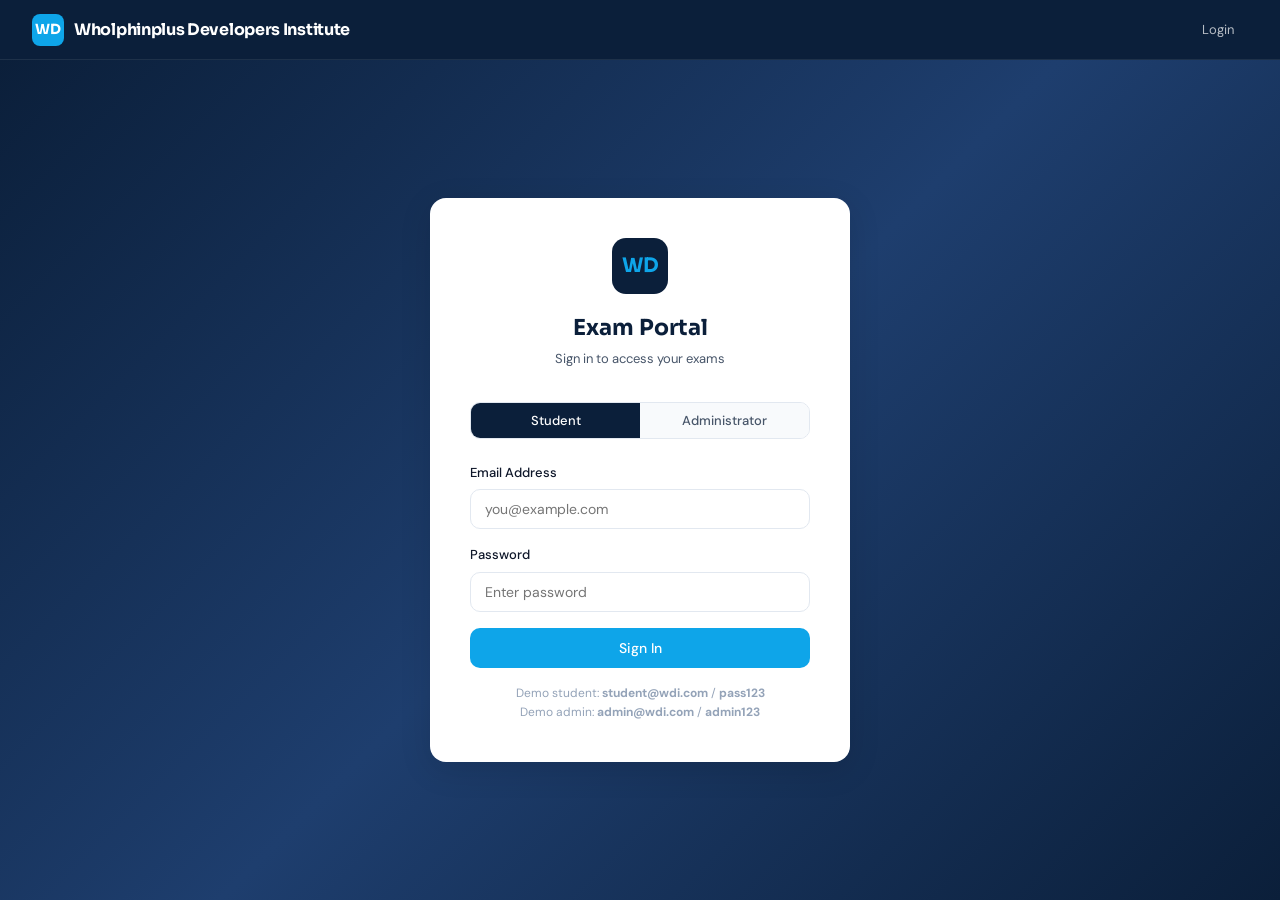
==== exam-portal.html @ 6b0e188c "First stage Files Added" ====
<!DOCTYPE html>
<html lang="en">
<head>
<meta charset="UTF-8" />
<meta name="viewport" content="width=device-width, initial-scale=1.0"/>
<title>Wholphinplus Developers Institute – Exam Portal</title>
<link href="https://fonts.googleapis.com/css2?family=DM+Sans:wght@400;500;600&family=Sora:wght@400;600;700&display=swap" rel="stylesheet"/>
<style>
  *, *::before, *::after { box-sizing: border-box; margin: 0; padding: 0; }

  :root {
    --navy: #0B1F3A;
    --navy-mid: #132C50;
    --navy-light: #1E3E6E;
    --accent: #0EA5E9;
    --accent-dark: #0284C7;
    --accent-soft: #E0F2FE;
    --success: #16A34A;
    --success-soft: #DCFCE7;
    --danger: #DC2626;
    --danger-soft: #FEE2E2;
    --warning: #D97706;
    --warning-soft: #FEF3C7;
    --text: #0F172A;
    --text-mid: #475569;
    --text-light: #94A3B8;
    --border: #E2E8F0;
    --surface: #F8FAFC;
    --white: #FFFFFF;
    --font-head: 'Sora', sans-serif;
    --font-body: 'DM Sans', sans-serif;
    --radius: 10px;
    --radius-lg: 16px;
    --shadow: 0 1px 3px rgba(0,0,0,0.07), 0 4px 16px rgba(0,0,0,0.05);
    --shadow-lg: 0 8px 32px rgba(0,0,0,0.12);
  }

  body {
    font-family: var(--font-body);
    background: var(--surface);
    color: var(--text);
    min-height: 100vh;
    font-size: 15px;
    line-height: 1.6;
  }

  /* ── TOPBAR ── */
  .topbar {
    background: var(--navy);
    color: white;
    display: flex;
    align-items: center;
    justify-content: space-between;
    padding: 0 2rem;
    height: 60px;
    position: sticky;
    top: 0;
    z-index: 100;
    border-bottom: 1px solid rgba(255,255,255,0.08);
  }
  .topbar-brand {
    display: flex;
    align-items: center;
    gap: 10px;
    font-family: var(--font-head);
    font-weight: 700;
    font-size: 16px;
    letter-spacing: -0.3px;
  }
  .topbar-logo {
    width: 32px; height: 32px;
    background: var(--accent);
    border-radius: 8px;
    display: flex; align-items: center; justify-content: center;
    font-size: 14px; font-weight: 700; color: white;
  }
  .topbar-nav { display: flex; gap: 6px; }
  .nav-btn {
    background: transparent;
    border: none;
    color: rgba(255,255,255,0.7);
    font-family: var(--font-body);
    font-size: 13px;
    padding: 6px 14px;
    border-radius: 6px;
    cursor: pointer;
    transition: all 0.15s;
  }
  .nav-btn:hover { background: rgba(255,255,255,0.1); color: white; }
  .nav-btn.active { background: var(--accent); color: white; }
  .nav-btn.danger { color: #FCA5A5; }
  .nav-btn.danger:hover { background: rgba(220,38,38,0.2); color: #FCA5A5; }

  /* ── PAGES ── */
  .page { display: none; }
  .page.active { display: block; }

  /* ── AUTH PAGE ── */
  .auth-wrap {
    min-height: calc(100vh - 60px);
    display: flex;
    align-items: center;
    justify-content: center;
    padding: 2rem;
    background: linear-gradient(135deg, #0B1F3A 0%, #1E3E6E 50%, #0B1F3A 100%);
  }
  .auth-card {
    background: var(--white);
    border-radius: var(--radius-lg);
    padding: 2.5rem;
    width: 100%;
    max-width: 420px;
    box-shadow: var(--shadow-lg);
  }
  .auth-header { text-align: center; margin-bottom: 2rem; }
  .auth-logo {
    width: 56px; height: 56px;
    background: var(--navy);
    border-radius: 14px;
    display: flex; align-items: center; justify-content: center;
    font-size: 20px; font-weight: 700; color: var(--accent);
    font-family: var(--font-head);
    margin: 0 auto 1rem;
  }
  .auth-header h1 { font-family: var(--font-head); font-size: 22px; font-weight: 700; color: var(--navy); }
  .auth-header p { color: var(--text-mid); font-size: 13px; margin-top: 4px; }

  .auth-tabs { display: flex; gap: 0; border: 1px solid var(--border); border-radius: var(--radius); overflow: hidden; margin-bottom: 1.5rem; }
  .auth-tab {
    flex: 1; padding: 9px; text-align: center; font-size: 13px; font-weight: 500;
    cursor: pointer; border: none; background: var(--surface); color: var(--text-mid);
    transition: all 0.15s; font-family: var(--font-body);
  }
  .auth-tab.active { background: var(--navy); color: white; }

  .form-group { margin-bottom: 1rem; }
  .form-group label { display: block; font-size: 13px; font-weight: 500; color: var(--text); margin-bottom: 6px; }
  .form-group input, .form-group select {
    width: 100%; padding: 10px 14px; border: 1px solid var(--border);
    border-radius: var(--radius); font-size: 14px; font-family: var(--font-body);
    color: var(--text); background: var(--white); outline: none; transition: border 0.15s;
  }
  .form-group input:focus, .form-group select:focus { border-color: var(--accent); }

  .btn {
    display: inline-flex; align-items: center; justify-content: center; gap: 8px;
    padding: 11px 20px; border-radius: var(--radius); border: none;
    font-family: var(--font-body); font-size: 14px; font-weight: 500;
    cursor: pointer; transition: all 0.15s; text-decoration: none;
  }
  .btn-primary { background: var(--accent); color: white; width: 100%; }
  .btn-primary:hover { background: var(--accent-dark); }
  .btn-outline {
    background: transparent; border: 1px solid var(--border); color: var(--text-mid);
  }
  .btn-outline:hover { border-color: var(--accent); color: var(--accent); }
  .btn-danger { background: var(--danger); color: white; }
  .btn-success { background: var(--success); color: white; }
  .btn-sm { padding: 7px 14px; font-size: 13px; }
  .btn-icon {
    padding: 7px; border-radius: 8px;
    background: var(--surface); border: 1px solid var(--border); cursor: pointer;
    color: var(--text-mid); font-size: 15px; transition: all 0.15s;
  }
  .btn-icon:hover { border-color: var(--accent); color: var(--accent); }

  .alert { padding: 10px 14px; border-radius: var(--radius); font-size: 13px; margin-bottom: 1rem; }
  .alert-danger { background: var(--danger-soft); color: var(--danger); border: 1px solid #FCA5A5; }
  .alert-success { background: var(--success-soft); color: var(--success); border: 1px solid #86EFAC; }
  .alert-warning { background: var(--warning-soft); color: var(--warning); border: 1px solid #FCD34D; }

  /* ── DASHBOARD LAYOUT ── */
  .dashboard { display: flex; min-height: calc(100vh - 60px); }
  .sidebar {
    width: 230px; background: var(--white); border-right: 1px solid var(--border);
    padding: 1.5rem 1rem; flex-shrink: 0;
    display: flex; flex-direction: column; gap: 4px;
  }
  .sidebar-label { font-size: 11px; font-weight: 600; color: var(--text-light); letter-spacing: 0.08em; text-transform: uppercase; padding: 8px 10px 4px; }
  .sidebar-item {
    display: flex; align-items: center; gap: 10px; padding: 9px 12px;
    border-radius: var(--radius); cursor: pointer; color: var(--text-mid);
    font-size: 14px; transition: all 0.15s; border: none; background: none; width: 100%; text-align: left;
    font-family: var(--font-body);
  }
  .sidebar-item:hover { background: var(--surface); color: var(--text); }
  .sidebar-item.active { background: var(--accent-soft); color: var(--accent-dark); font-weight: 500; }
  .sidebar-icon { font-size: 16px; width: 20px; text-align: center; }

  .main-content { flex: 1; padding: 2rem; overflow-y: auto; }
  .page-title { font-family: var(--font-head); font-size: 22px; font-weight: 700; color: var(--navy); margin-bottom: 0.25rem; }
  .page-sub { color: var(--text-mid); font-size: 14px; margin-bottom: 1.5rem; }

  /* ── STAT CARDS ── */
  .stat-grid { display: grid; grid-template-columns: repeat(auto-fit, minmax(160px, 1fr)); gap: 16px; margin-bottom: 2rem; }
  .stat-card {
    background: var(--white); border: 1px solid var(--border); border-radius: var(--radius-lg);
    padding: 1.25rem; transition: box-shadow 0.15s;
  }
  .stat-card:hover { box-shadow: var(--shadow); }
  .stat-label { font-size: 12px; color: var(--text-mid); font-weight: 500; margin-bottom: 6px; }
  .stat-value { font-size: 28px; font-weight: 700; font-family: var(--font-head); color: var(--navy); }
  .stat-badge {
    display: inline-block; font-size: 11px; padding: 2px 8px;
    border-radius: 20px; margin-top: 6px; font-weight: 500;
  }
  .badge-blue { background: var(--accent-soft); color: var(--accent-dark); }
  .badge-green { background: var(--success-soft); color: var(--success); }
  .badge-red { background: var(--danger-soft); color: var(--danger); }

  /* ── TABLE ── */
  .table-card { background: var(--white); border: 1px solid var(--border); border-radius: var(--radius-lg); overflow: hidden; }
  .table-head { padding: 1rem 1.25rem; border-bottom: 1px solid var(--border); display: flex; align-items: center; justify-content: space-between; gap: 1rem; }
  .table-title { font-weight: 600; font-size: 15px; color: var(--navy); }
  .search-input {
    padding: 7px 12px; border: 1px solid var(--border); border-radius: var(--radius);
    font-size: 13px; font-family: var(--font-body); outline: none; width: 200px;
  }
  .search-input:focus { border-color: var(--accent); }
  table { width: 100%; border-collapse: collapse; }
  th { font-size: 12px; font-weight: 600; color: var(--text-mid); text-transform: uppercase; letter-spacing: 0.06em; padding: 10px 16px; text-align: left; background: var(--surface); border-bottom: 1px solid var(--border); }
  td { padding: 12px 16px; font-size: 14px; border-bottom: 1px solid var(--border); vertical-align: middle; }
  tr:last-child td { border-bottom: none; }
  tr:hover td { background: var(--surface); }

  .status-pill {
    display: inline-flex; align-items: center; gap: 4px;
    padding: 3px 10px; border-radius: 20px; font-size: 12px; font-weight: 500;
  }
  .pill-active { background: var(--success-soft); color: var(--success); }
  .pill-draft { background: var(--warning-soft); color: var(--warning); }
  .pill-expired { background: var(--danger-soft); color: var(--danger); }
  .pill-pending { background: #E0E7FF; color: #4338CA; }

  /* ── MODAL ── */
  .modal-overlay {
    position: fixed; inset: 0; background: rgba(0,0,0,0.5); z-index: 200;
    display: flex; align-items: center; justify-content: center; padding: 1rem;
  }
  .modal-overlay.hidden { display: none; }
  .modal {
    background: var(--white); border-radius: var(--radius-lg); padding: 2rem;
    width: 100%; max-width: 560px; max-height: 90vh; overflow-y: auto;
    box-shadow: var(--shadow-lg);
  }
  .modal-title { font-family: var(--font-head); font-size: 18px; font-weight: 700; color: var(--navy); margin-bottom: 1.5rem; }
  .modal-footer { display: flex; justify-content: flex-end; gap: 10px; margin-top: 1.5rem; border-top: 1px solid var(--border); padding-top: 1.25rem; }

  /* ── QUESTION BUILDER ── */
  .question-block {
    border: 1px solid var(--border); border-radius: var(--radius); padding: 1rem; margin-bottom: 1rem;
  }
  .question-block-head { display: flex; justify-content: space-between; align-items: center; margin-bottom: 10px; }
  .options-list { display: flex; flex-direction: column; gap: 8px; margin-top: 10px; }
  .option-row { display: flex; align-items: center; gap: 8px; }
  .option-row input[type="text"] { flex: 1; padding: 7px 10px; border: 1px solid var(--border); border-radius: 7px; font-size: 13px; font-family: var(--font-body); outline: none; }
  .option-row input[type="text"]:focus { border-color: var(--accent); }
  .option-row input[type="radio"] { accent-color: var(--accent); width: 15px; height: 15px; }
  .option-label { font-size: 13px; color: var(--text-mid); }

  /* ── EXAM INTERFACE ── */
  .exam-wrap { min-height: calc(100vh - 60px); display: flex; flex-direction: column; }
  .exam-header {
    background: var(--white); border-bottom: 1px solid var(--border);
    padding: 1rem 2rem; display: flex; align-items: center; justify-content: space-between;
  }
  .exam-title-info h2 { font-family: var(--font-head); font-size: 18px; font-weight: 700; color: var(--navy); }
  .exam-title-info p { font-size: 13px; color: var(--text-mid); }
  .exam-timer {
    display: flex; align-items: center; gap: 8px;
    background: var(--navy); color: white; padding: 10px 18px; border-radius: var(--radius);
    font-family: var(--font-head); font-size: 20px; font-weight: 700;
  }
  .timer-label { font-size: 11px; font-weight: 400; color: rgba(255,255,255,0.7); }
  .exam-timer.warn { background: var(--warning); }
  .exam-timer.danger { background: var(--danger); }

  .exam-body { display: flex; flex: 1; gap: 0; }
  .question-nav {
    width: 200px; background: var(--white); border-right: 1px solid var(--border);
    padding: 1rem; overflow-y: auto;
  }
  .q-nav-grid { display: grid; grid-template-columns: repeat(4, 1fr); gap: 6px; }
  .q-nav-btn {
    aspect-ratio: 1; border: 1.5px solid var(--border); border-radius: 7px;
    background: var(--white); font-size: 12px; font-weight: 500; color: var(--text-mid);
    cursor: pointer; transition: all 0.12s;
  }
  .q-nav-btn.answered { background: var(--success); border-color: var(--success); color: white; }
  .q-nav-btn.current { border-color: var(--accent); color: var(--accent); }

  .question-main { flex: 1; padding: 2rem; overflow-y: auto; }
  .question-card {
    background: var(--white); border: 1px solid var(--border); border-radius: var(--radius-lg);
    padding: 2rem; max-width: 700px;
  }
  .q-number { font-size: 12px; font-weight: 600; color: var(--accent); text-transform: uppercase; letter-spacing: 0.06em; margin-bottom: 8px; }
  .q-text { font-size: 17px; font-weight: 500; color: var(--navy); margin-bottom: 1.5rem; line-height: 1.5; }
  .mcq-option {
    display: flex; align-items: center; gap: 12px; padding: 12px 16px;
    border: 1.5px solid var(--border); border-radius: var(--radius); cursor: pointer;
    transition: all 0.12s; margin-bottom: 10px; font-size: 14px; color: var(--text);
  }
  .mcq-option:hover { border-color: var(--accent); background: var(--accent-soft); }
  .mcq-option.selected { border-color: var(--accent); background: var(--accent-soft); color: var(--accent-dark); }
  .mcq-option input { accent-color: var(--accent); width: 16px; height: 16px; }
  .option-letter {
    width: 26px; height: 26px; border-radius: 50%; border: 1.5px solid currentColor;
    display: flex; align-items: center; justify-content: center; font-size: 12px; font-weight: 600; flex-shrink: 0;
  }
  .q-nav-footer { display: flex; justify-content: space-between; align-items: center; margin-top: 1.5rem; }

  /* ── RESULT ── */
  .result-wrap { min-height: calc(100vh - 60px); display: flex; align-items: center; justify-content: center; padding: 2rem; }
  .result-card { background: var(--white); border: 1px solid var(--border); border-radius: var(--radius-lg); padding: 2.5rem; max-width: 520px; width: 100%; text-align: center; box-shadow: var(--shadow-lg); }
  .score-ring { width: 120px; height: 120px; margin: 0 auto 1.5rem; position: relative; }
  .score-ring svg { transform: rotate(-90deg); }
  .score-text { position: absolute; inset: 0; display: flex; flex-direction: column; align-items: center; justify-content: center; }
  .score-pct { font-family: var(--font-head); font-size: 26px; font-weight: 700; color: var(--navy); }
  .score-sub { font-size: 12px; color: var(--text-mid); }
  .result-title { font-family: var(--font-head); font-size: 22px; font-weight: 700; color: var(--navy); margin-bottom: 8px; }
  .result-meta { font-size: 14px; color: var(--text-mid); margin-bottom: 1.5rem; }
  .result-stats { display: grid; grid-template-columns: repeat(3,1fr); gap: 12px; margin-bottom: 1.5rem; }
  .result-stat { background: var(--surface); border-radius: var(--radius); padding: 1rem; }
  .rs-label { font-size: 12px; color: var(--text-mid); margin-bottom: 4px; }
  .rs-value { font-size: 20px; font-weight: 700; font-family: var(--font-head); }
  .rs-value.green { color: var(--success); }
  .rs-value.red { color: var(--danger); }
  .rs-value.blue { color: var(--accent-dark); }

  /* ── STUDENT EXAM LIST ── */
  .exam-list { max-width: 700px; }
  .exam-list-item {
    background: var(--white); border: 1px solid var(--border); border-radius: var(--radius-lg);
    padding: 1.25rem 1.5rem; margin-bottom: 12px; display: flex; align-items: center; justify-content: space-between;
    transition: box-shadow 0.15s;
  }
  .exam-list-item:hover { box-shadow: var(--shadow); }
  .eli-info h3 { font-weight: 600; font-size: 15px; color: var(--navy); margin-bottom: 4px; }
  .eli-info p { font-size: 13px; color: var(--text-mid); }

  /* ── UTILITIES ── */
  .flex { display: flex; }
  .items-center { align-items: center; }
  .gap-2 { gap: 8px; }
  .gap-3 { gap: 12px; }
  .mb-1 { margin-bottom: 4px; }
  .mb-2 { margin-bottom: 8px; }
  .mb-4 { margin-bottom: 16px; }
  .text-sm { font-size: 13px; }
  .text-mid { color: var(--text-mid); }
  .fw-500 { font-weight: 500; }
  .grid-2 { display: grid; grid-template-columns: 1fr 1fr; gap: 16px; }
  .divider { border: none; border-top: 1px solid var(--border); margin: 1.25rem 0; }
  .tag { display: inline-block; padding: 2px 8px; border-radius: 20px; font-size: 12px; font-weight: 500; }
</style>
</head>
<body>

<!-- TOPBAR -->
<div class="topbar">
  <div class="topbar-brand">
    <div class="topbar-logo">WD</div>
    Wholphinplus Developers Institute
  </div>
  <div class="topbar-nav" id="topNav">
    <button class="nav-btn" onclick="goTo('loginPage')" id="nb-login">Login</button>
  </div>
</div>

<!-- ═══════════════════════════════════════════ LOGIN PAGE -->
<div id="loginPage" class="page active">
  <div class="auth-wrap">
    <div class="auth-card">
      <div class="auth-header">
        <div class="auth-logo">WD</div>
        <h1>Exam Portal</h1>
        <p>Sign in to access your exams</p>
      </div>
      <div class="auth-tabs">
        <button class="auth-tab active" onclick="switchAuthTab('student')">Student</button>
        <button class="auth-tab" onclick="switchAuthTab('admin')">Administrator</button>
      </div>
      <div id="loginAlert"></div>
      <div class="form-group">
        <label>Email Address</label>
        <input type="email" id="loginEmail" placeholder="you@example.com" />
      </div>
      <div class="form-group">
        <label>Password</label>
        <input type="password" id="loginPassword" placeholder="Enter password" />
      </div>
      <button class="btn btn-primary" onclick="doLogin()">Sign In</button>
      <p style="text-align:center;font-size:12px;color:var(--text-light);margin-top:1rem;">
        Demo student: <b>student@wdi.com</b> / <b>pass123</b><br>
        Demo admin: <b>admin@wdi.com</b> / <b>admin123</b>
      </p>
    </div>
  </div>
</div>

<!-- ═══════════════════════════════════════════ STUDENT DASHBOARD -->
<div id="studentDash" class="page">
  <div class="dashboard">
    <div class="sidebar">
      <span class="sidebar-label">Student</span>
      <button class="sidebar-item active" onclick="sDash('sExams')" id="si-sExams">
        <span class="sidebar-icon">📋</span> My Exams
      </button>
      <button class="sidebar-item" onclick="sDash('sResults')" id="si-sResults">
        <span class="sidebar-icon">📊</span> My Results
      </button>
      <button class="sidebar-item" onclick="sDash('sProfile')" id="si-sProfile">
        <span class="sidebar-icon">👤</span> Profile
      </button>
      <div style="flex:1"></div>
      <button class="sidebar-item" onclick="logout()" style="color:var(--danger)">
        <span class="sidebar-icon">🚪</span> Sign Out
      </button>
    </div>
    <div class="main-content">
      <!-- EXAMS TAB -->
      <div id="sExams">
        <p class="page-title">Available Exams</p>
        <p class="page-sub">Select an exam below to begin. Ensure you have a stable connection.</p>
        <div class="exam-list" id="studentExamList"></div>
      </div>
      <!-- RESULTS TAB -->
      <div id="sResults" style="display:none">
        <p class="page-title">My Results</p>
        <p class="page-sub">Your exam history and scores.</p>
        <div id="studentResultsList"></div>
      </div>
      <!-- PROFILE TAB -->
      <div id="sProfile" style="display:none">
        <p class="page-title">Profile</p>
        <p class="page-sub">Your account details.</p>
        <div style="background:var(--white);border:1px solid var(--border);border-radius:var(--radius-lg);padding:1.5rem;max-width:420px;">
          <div style="display:flex;align-items:center;gap:1rem;margin-bottom:1.25rem;">
            <div style="width:52px;height:52px;border-radius:50%;background:var(--navy);display:flex;align-items:center;justify-content:center;font-size:18px;font-weight:700;color:var(--accent);font-family:var(--font-head);">S</div>
            <div>
              <p style="font-weight:600;color:var(--navy);" id="profName">Demo Student</p>
              <p class="text-sm text-mid" id="profEmail">student@wdi.com</p>
            </div>
          </div>
          <hr class="divider"/>
          <p class="text-sm text-mid">Student ID: <span style="color:var(--text);font-weight:500;">WDI-2024-001</span></p>
          <p class="text-sm text-mid" style="margin-top:6px;">Programme: <span style="color:var(--text);font-weight:500;">Full Stack Development</span></p>
        </div>
      </div>
    </div>
  </div>
</div>

<!-- ═══════════════════════════════════════════ EXAM INTERFACE -->
<div id="examInterface" class="page">
  <div class="exam-wrap">
    <div class="exam-header">
      <div class="exam-title-info">
        <h2 id="examRunTitle">Exam Title</h2>
        <p id="examRunMeta">Subject • 20 Questions</p>
      </div>
      <div>
        <div class="exam-timer" id="examTimerBox">
          <div>
            <div class="timer-label">Time Remaining</div>
            <div id="examTimerDisplay">00:00</div>
          </div>
        </div>
      </div>
    </div>
    <div class="exam-body">
      <div class="question-nav">
        <p style="font-size:12px;font-weight:600;color:var(--text-mid);margin-bottom:10px;">Questions</p>
        <div class="q-nav-grid" id="qNavGrid"></div>
        <hr class="divider"/>
        <div style="font-size:12px;color:var(--text-mid);">
          <div style="display:flex;align-items:center;gap:6px;margin-bottom:4px;"><span style="width:12px;height:12px;background:var(--success);border-radius:3px;display:inline-block;"></span> Answered</div>
          <div style="display:flex;align-items:center;gap:6px;"><span style="width:12px;height:12px;background:var(--white);border:1.5px solid var(--border);border-radius:3px;display:inline-block;"></span> Unanswered</div>
        </div>
      </div>
      <div class="question-main">
        <div class="question-card" id="questionCard">
          <p class="q-number" id="qNumber">Question 1 of 20</p>
          <p class="q-text" id="qText">Loading question...</p>
          <div id="qOptions"></div>
          <hr class="divider"/>
          <div class="q-nav-footer">
            <button class="btn btn-outline btn-sm" id="btnPrev" onclick="prevQ()">← Previous</button>
            <button class="btn btn-primary btn-sm" id="btnNext" onclick="nextQ()">Next →</button>
          </div>
        </div>
        <div style="margin-top:1rem;text-align:right;">
          <button class="btn btn-success btn-sm" onclick="confirmSubmit()">Submit Exam ✓</button>
        </div>
      </div>
    </div>
  </div>
</div>

<!-- ═══════════════════════════════════════════ EXAM RESULT -->
<div id="examResult" class="page">
  <div class="result-wrap">
    <div class="result-card">
      <div class="score-ring">
        <svg width="120" height="120" viewBox="0 0 120 120">
          <circle cx="60" cy="60" r="50" fill="none" stroke="#E2E8F0" stroke-width="10"/>
          <circle cx="60" cy="60" r="50" fill="none" stroke="#0EA5E9" stroke-width="10"
            stroke-dasharray="314" stroke-dashoffset="314" id="scoreCircle" stroke-linecap="round"/>
        </svg>
        <div class="score-text">
          <div class="score-pct" id="scorePct">0%</div>
          <div class="score-sub">Score</div>
        </div>
      </div>
      <h2 class="result-title" id="resultTitle">Exam Submitted</h2>
      <p class="result-meta" id="resultMeta">Well done on completing the exam.</p>
      <div class="result-stats">
        <div class="result-stat"><div class="rs-label">Correct</div><div class="rs-value green" id="rCorrect">0</div></div>
        <div class="result-stat"><div class="rs-label">Wrong</div><div class="rs-value red" id="rWrong">0</div></div>
        <div class="result-stat"><div class="rs-label">Total</div><div class="rs-value blue" id="rTotal">0</div></div>
      </div>
      <button class="btn btn-primary" onclick="goTo('studentDash');sDash('sResults')">View All Results</button>
    </div>
  </div>
</div>

<!-- ═══════════════════════════════════════════ ADMIN DASHBOARD -->
<div id="adminDash" class="page">
  <div class="dashboard">
    <div class="sidebar">
      <span class="sidebar-label">Admin</span>
      <button class="sidebar-item active" onclick="aDash('aOverview')" id="si-aOverview">
        <span class="sidebar-icon">🏠</span> Overview
      </button>
      <button class="sidebar-item" onclick="aDash('aExams')" id="si-aExams">
        <span class="sidebar-icon">📋</span> Manage Exams
      </button>
      <button class="sidebar-item" onclick="aDash('aStudents')" id="si-aStudents">
        <span class="sidebar-icon">👥</span> Students
      </button>
      <button class="sidebar-item" onclick="aDash('aResults')" id="si-aResults">
        <span class="sidebar-icon">📊</span> Results
      </button>
      <div style="flex:1"></div>
      <button class="sidebar-item" onclick="logout()" style="color:var(--danger)">
        <span class="sidebar-icon">🚪</span> Sign Out
      </button>
    </div>
    <div class="main-content">

      <!-- OVERVIEW -->
      <div id="aOverview">
        <p class="page-title">Admin Overview</p>
        <p class="page-sub">Welcome back. Here's what's happening today.</p>
        <div class="stat-grid">
          <div class="stat-card">
            <div class="stat-label">Total Exams</div>
            <div class="stat-value" id="statExams">0</div>
            <span class="stat-badge badge-blue">Published</span>
          </div>
          <div class="stat-card">
            <div class="stat-label">Students</div>
            <div class="stat-value">1</div>
            <span class="stat-badge badge-green">Active</span>
          </div>
          <div class="stat-card">
            <div class="stat-label">Submissions</div>
            <div class="stat-value" id="statSubs">0</div>
            <span class="stat-badge badge-blue">Total</span>
          </div>
          <div class="stat-card">
            <div class="stat-label">Avg. Score</div>
            <div class="stat-value" id="statAvg">—</div>
            <span class="stat-badge badge-green">All time</span>
          </div>
        </div>
        <div class="alert alert-warning">
          <strong>Demo mode:</strong> Data is stored in memory and resets on page refresh. Connect to a backend for production use.
        </div>
      </div>

      <!-- EXAMS -->
      <div id="aExams" style="display:none">
        <div style="display:flex;align-items:center;justify-content:space-between;margin-bottom:1.5rem;">
          <div>
            <p class="page-title">Manage Exams</p>
            <p class="page-sub">Create, edit, and publish exam papers.</p>
          </div>
          <button class="btn btn-primary btn-sm" onclick="openCreateExam()">+ New Exam</button>
        </div>
        <div class="table-card">
          <div class="table-head">
            <span class="table-title">All Exams</span>
            <input class="search-input" placeholder="Search exams..." oninput="filterExams(this.value)" />
          </div>
          <table>
            <thead><tr><th>Title</th><th>Subject</th><th>Questions</th><th>Duration</th><th>Status</th><th>Actions</th></tr></thead>
            <tbody id="examsTable"></tbody>
          </table>
        </div>
      </div>

      <!-- STUDENTS -->
      <div id="aStudents" style="display:none">
        <p class="page-title">Students</p>
        <p class="page-sub">Registered students in the portal.</p>
        <div class="table-card">
          <div class="table-head"><span class="table-title">Student List</span></div>
          <table>
            <thead><tr><th>Name</th><th>Email</th><th>Programme</th><th>Status</th></tr></thead>
            <tbody>
              <tr>
                <td style="font-weight:500;">Demo Student</td>
                <td>student@wdi.com</td>
                <td>Full Stack Development</td>
                <td><span class="status-pill pill-active">Active</span></td>
              </tr>
            </tbody>
          </table>
        </div>
      </div>

      <!-- RESULTS -->
      <div id="aResults" style="display:none">
        <p class="page-title">Exam Results</p>
        <p class="page-sub">All student submissions.</p>
        <div class="table-card">
          <div class="table-head"><span class="table-title">All Submissions</span></div>
          <table>
            <thead><tr><th>Student</th><th>Exam</th><th>Score</th><th>Grade</th><th>Date</th></tr></thead>
            <tbody id="allResultsTable"></tbody>
          </table>
        </div>
      </div>

    </div>
  </div>
</div>

<!-- ═══════════════ MODAL: Create/Edit Exam -->
<div class="modal-overlay hidden" id="examModal">
  <div class="modal">
    <h3 class="modal-title" id="examModalTitle">Create New Exam</h3>
    <div class="grid-2">
      <div class="form-group">
        <label>Exam Title</label>
        <input type="text" id="examTitle" placeholder="e.g. HTML & CSS Fundamentals" />
      </div>
      <div class="form-group">
        <label>Subject</label>
        <input type="text" id="examSubject" placeholder="e.g. Web Development" />
      </div>
    </div>
    <div class="grid-2">
      <div class="form-group">
        <label>Duration (minutes)</label>
        <input type="number" id="examDuration" value="30" min="5" />
      </div>
      <div class="form-group">
        <label>Pass Mark (%)</label>
        <input type="number" id="examPassMark" value="50" min="0" max="100" />
      </div>
    </div>
    <div class="form-group">
      <label>Status</label>
      <select id="examStatus">
        <option value="draft">Draft</option>
        <option value="active">Active (Students can take it)</option>
        <option value="expired">Expired</option>
      </select>
    </div>
    <hr class="divider"/>
    <div style="display:flex;align-items:center;justify-content:space-between;margin-bottom:1rem;">
      <p style="font-weight:600;color:var(--navy);">Questions</p>
      <button class="btn btn-outline btn-sm" onclick="addQuestion()">+ Add Question</button>
    </div>
    <div id="questionsList"></div>
    <div class="modal-footer">
      <button class="btn btn-outline btn-sm" onclick="closeModal('examModal')">Cancel</button>
      <button class="btn btn-primary btn-sm" onclick="saveExam()">Save Exam</button>
    </div>
  </div>
</div>

<!-- MODAL: Confirm Submit -->
<div class="modal-overlay hidden" id="submitModal">
  <div class="modal" style="max-width:400px;text-align:center;">
    <div style="font-size:40px;margin-bottom:1rem;">📤</div>
    <h3 class="modal-title" style="justify-content:center;">Submit Exam?</h3>
    <p style="color:var(--text-mid);font-size:14px;margin-bottom:1.5rem;" id="submitWarning">You have answered 0 of 0 questions. Are you sure you want to submit?</p>
    <div class="modal-footer" style="justify-content:center;border:none;padding:0;">
      <button class="btn btn-outline btn-sm" onclick="closeModal('submitModal')">Review Answers</button>
      <button class="btn btn-success btn-sm" onclick="submitExam()">Yes, Submit</button>
    </div>
  </div>
</div>

<script>
// ═══ DATA STORE ═══
const USERS = {
  'student@wdi.com': { password: 'pass123', role: 'student', name: 'Demo Student' },
  'admin@wdi.com':   { password: 'admin123', role: 'admin', name: 'Administrator' }
};

let exams = [
  {
    id: 1, title: 'HTML & CSS Fundamentals', subject: 'Web Development',
    duration: 30, passMark: 50, status: 'active',
    questions: [
      { text: 'What does HTML stand for?', options: ['HyperText Markup Language','HighText Machine Language','HyperText Machine Language','HyperTool Markup Language'], answer: 0 },
      { text: 'Which HTML tag is used to define an unordered list?', options: ['<ol>','<ul>','<li>','<list>'], answer: 1 },
      { text: 'Which CSS property controls the text size?', options: ['font-weight','text-size','font-size','text-style'], answer: 2 },
      { text: 'What is the correct CSS syntax for making all <p> elements bold?', options: ['p {text-size:bold}','p {font-weight:bold}','<p style="font-size:bold">','p.all {font-weight:bold}'], answer: 1 },
      { text: 'Which HTML attribute is used to define inline styles?', options: ['class','styles','style','font'], answer: 2 },
    ]
  },
  {
    id: 2, title: 'Python Basics', subject: 'Programming',
    duration: 45, passMark: 60, status: 'active',
    questions: [
      { text: 'What is the correct file extension for Python files?', options: ['.pyt','.pt','.py','.python'], answer: 2 },
      { text: 'How do you insert a COMMENT in Python?', options: ['// This is a comment','/* This is a comment */','# This is a comment','<!-- comment -->'], answer: 2 },
      { text: 'Which function is used to print output in Python?', options: ['echo()','print()','write()','output()'], answer: 1 },
      { text: 'What is the correct way to create a variable in Python?', options: ['var x = 5','int x = 5','x = 5','x := 5'], answer: 2 },
    ]
  }
];

let results = [];
let nextExamId = 3;
let currentUser = null;
let currentRole = null;
let currentExam = null;
let currentQ = 0;
let answers = [];
let timerInterval = null;
let secondsLeft = 0;
let editingExamId = null;
let authMode = 'student';

// ═══ AUTH ═══
function switchAuthTab(tab) {
  authMode = tab;
  document.querySelectorAll('.auth-tab').forEach((t,i) => t.classList.toggle('active', (i===0) === (tab==='student')));
}

function doLogin() {
  const email = document.getElementById('loginEmail').value.trim().toLowerCase();
  const pass  = document.getElementById('loginPassword').value;
  const al    = document.getElementById('loginAlert');
  const user  = USERS[email];
  if (!user || user.password !== pass) {
    al.innerHTML = '<div class="alert alert-danger">Invalid email or password.</div>';
    return;
  }
  if (authMode === 'admin' && user.role !== 'admin') {
    al.innerHTML = '<div class="alert alert-danger">This account does not have admin access.</div>';
    return;
  }
  if (authMode === 'student' && user.role !== 'student') {
    al.innerHTML = '<div class="alert alert-danger">Please use the Admin tab to sign in.</div>';
    return;
  }
  al.innerHTML = '';
  currentUser = user;
  currentRole = user.role;
  if (user.role === 'admin') {
    renderAdminDash();
    goTo('adminDash');
    setNav('admin');
  } else {
    renderStudentDash();
    goTo('studentDash');
    setNav('student');
  }
}

function logout() {
  currentUser = null; currentRole = null;
  goTo('loginPage'); setNav('guest');
  document.getElementById('loginEmail').value = '';
  document.getElementById('loginPassword').value = '';
}

function setNav(role) {
  const nav = document.getElementById('topNav');
  if (role === 'guest') nav.innerHTML = '<button class="nav-btn active" onclick="goTo(\'loginPage\')">Login</button>';
  else if (role === 'student') nav.innerHTML = `<span style="font-size:13px;color:rgba(255,255,255,0.7);padding:0 10px;">${currentUser.name}</span><button class="nav-btn danger" onclick="logout()">Sign Out</button>`;
  else nav.innerHTML = `<span style="font-size:13px;color:rgba(255,255,255,0.7);padding:0 10px;">Admin</span><button class="nav-btn danger" onclick="logout()">Sign Out</button>`;
}

// ═══ NAVIGATION ═══
function goTo(id) {
  document.querySelectorAll('.page').forEach(p => p.classList.remove('active'));
  document.getElementById(id).classList.add('active');
}

function sDash(tab) {
  ['sExams','sResults','sProfile'].forEach(t => document.getElementById(t).style.display = t===tab ? 'block' : 'none');
  ['si-sExams','si-sResults','si-sProfile'].forEach(id => document.getElementById(id).classList.remove('active'));
  document.getElementById('si-'+tab).classList.add('active');
  if (tab === 'sResults') renderStudentResults();
}

function aDash(tab) {
  ['aOverview','aExams','aStudents','aResults'].forEach(t => document.getElementById(t).style.display = t===tab ? 'block' : 'none');
  ['si-aOverview','si-aExams','si-aStudents','si-aResults'].forEach(id => document.getElementById(id).classList.remove('active'));
  document.getElementById('si-'+tab).classList.add('active');
  if (tab === 'aExams') renderExamsTable();
  if (tab === 'aResults') renderAllResults();
  if (tab === 'aOverview') updateAdminStats();
}

// ═══ STUDENT DASHBOARD ═══
function renderStudentDash() {
  document.getElementById('profName').textContent = currentUser.name;
  document.getElementById('profEmail').textContent = Object.keys(USERS).find(k => USERS[k] === currentUser);
  const list = document.getElementById('studentExamList');
  const active = exams.filter(e => e.status === 'active');
  if (!active.length) { list.innerHTML = '<div class="alert alert-warning">No exams are currently available.</div>'; return; }
  list.innerHTML = active.map(e => `
    <div class="exam-list-item">
      <div class="eli-info">
        <h3>${e.title}</h3>
        <p>${e.subject} &bull; ${e.questions.length} questions &bull; ${e.duration} min &bull; Pass: ${e.passMark}%</p>
      </div>
      <button class="btn btn-primary btn-sm" onclick="startExam(${e.id})">Start Exam →</button>
    </div>`).join('');
}

function renderStudentResults() {
  const el = document.getElementById('studentResultsList');
  const mine = results.filter(r => r.email === Object.keys(USERS).find(k => USERS[k] === currentUser));
  if (!mine.length) { el.innerHTML = '<div class="alert alert-warning">You have not completed any exams yet.</div>'; return; }
  el.innerHTML = '<div class="table-card"><table><thead><tr><th>Exam</th><th>Score</th><th>Grade</th><th>Result</th><th>Date</th></tr></thead><tbody>' +
    mine.map(r => {
      const grade = r.pct >= 70 ? 'A' : r.pct >= 60 ? 'B' : r.pct >= 50 ? 'C' : 'F';
      const passed = r.pct >= r.passMark;
      return `<tr><td style="font-weight:500;">${r.examTitle}</td><td>${r.correct}/${r.total}</td><td>${grade}</td>
        <td><span class="status-pill ${passed?'pill-active':'pill-expired'}">${passed?'Passed':'Failed'}</span></td>
        <td style="color:var(--text-mid);">${r.date}</td></tr>`;
    }).join('') + '</tbody></table></div>';
}

// ═══ EXAM ENGINE ═══
function startExam(id) {
  currentExam = exams.find(e => e.id === id);
  if (!currentExam) return;
  answers = new Array(currentExam.questions.length).fill(null);
  currentQ = 0;
  secondsLeft = currentExam.duration * 60;
  goTo('examInterface');
  document.getElementById('examRunTitle').textContent = currentExam.title;
  document.getElementById('examRunMeta').textContent = `${currentExam.subject} • ${currentExam.questions.length} Questions`;
  buildQNav();
  renderQuestion();
  startTimer();
}

function buildQNav() {
  const grid = document.getElementById('qNavGrid');
  grid.innerHTML = currentExam.questions.map((_, i) => `
    <button class="q-nav-btn ${i===0?'current':''}" id="qnav-${i}" onclick="jumpQ(${i})">${i+1}</button>`).join('');
}

function renderQuestion() {
  const q = currentExam.questions[currentQ];
  document.getElementById('qNumber').textContent = `Question ${currentQ+1} of ${currentExam.questions.length}`;
  document.getElementById('qText').textContent = q.text;
  const letters = ['A','B','C','D'];
  document.getElementById('qOptions').innerHTML = q.options.map((opt, i) => `
    <div class="mcq-option ${answers[currentQ]===i?'selected':''}" onclick="selectAnswer(${i})">
      <input type="radio" name="q${currentQ}" ${answers[currentQ]===i?'checked':''} readonly />
      <span class="option-letter">${letters[i]}</span>
      <span>${opt}</span>
    </div>`).join('');
  document.getElementById('btnPrev').disabled = currentQ === 0;
  document.getElementById('btnNext').textContent = currentQ === currentExam.questions.length - 1 ? 'Last' : 'Next →';
  document.querySelectorAll('.q-nav-btn').forEach((b,i) => {
    b.classList.toggle('current', i === currentQ);
    b.classList.toggle('answered', answers[i] !== null && i !== currentQ);
  });
}

function selectAnswer(idx) {
  answers[currentQ] = idx;
  renderQuestion();
}

function nextQ() { if (currentQ < currentExam.questions.length - 1) { currentQ++; renderQuestion(); } }
function prevQ() { if (currentQ > 0) { currentQ--; renderQuestion(); } }
function jumpQ(i) { currentQ = i; renderQuestion(); }

function startTimer() {
  clearInterval(timerInterval);
  updateTimerDisplay();
  timerInterval = setInterval(() => {
    secondsLeft--;
    updateTimerDisplay();
    if (secondsLeft <= 0) { clearInterval(timerInterval); submitExam(); }
  }, 1000);
}

function updateTimerDisplay() {
  const m = Math.floor(secondsLeft / 60).toString().padStart(2,'0');
  const s = (secondsLeft % 60).toString().padStart(2,'0');
  document.getElementById('examTimerDisplay').textContent = `${m}:${s}`;
  const box = document.getElementById('examTimerBox');
  box.classList.toggle('warn', secondsLeft <= 300 && secondsLeft > 60);
  box.classList.toggle('danger', secondsLeft <= 60);
}

function confirmSubmit() {
  const answered = answers.filter(a => a !== null).length;
  document.getElementById('submitWarning').textContent =
    `You have answered ${answered} of ${currentExam.questions.length} questions. Are you sure you want to submit?`;
  document.getElementById('submitModal').classList.remove('hidden');
}

function submitExam() {
  clearInterval(timerInterval);
  closeModal('submitModal');
  let correct = 0;
  currentExam.questions.forEach((q, i) => { if (answers[i] === q.answer) correct++; });
  const total = currentExam.questions.length;
  const pct = Math.round((correct / total) * 100);
  const email = Object.keys(USERS).find(k => USERS[k] === currentUser);
  const result = {
    email, examTitle: currentExam.title, correct, wrong: total - correct, total,
    pct, passMark: currentExam.passMark, date: new Date().toLocaleDateString('en-GB', {day:'2-digit',month:'short',year:'numeric'})
  };
  results.push(result);
  showResult(result);
}

function showResult(r) {
  const circumference = 314;
  const offset = circumference - (circumference * r.pct / 100);
  const passed = r.pct >= r.passMark;
  document.getElementById('scoreCircle').style.strokeDashoffset = offset;
  document.getElementById('scoreCircle').style.stroke = passed ? '#16A34A' : '#DC2626';
  document.getElementById('scorePct').textContent = r.pct + '%';
  document.getElementById('resultTitle').textContent = passed ? 'Congratulations!' : 'Keep Practising';
  document.getElementById('resultMeta').textContent = passed
    ? `You passed ${r.examTitle} with ${r.pct}%.`
    : `You scored ${r.pct}% on ${r.examTitle}. The pass mark is ${r.passMark}%.`;
  document.getElementById('rCorrect').textContent = r.correct;
  document.getElementById('rWrong').textContent = r.wrong;
  document.getElementById('rTotal').textContent = r.total;
  goTo('examResult');
}

// ═══ ADMIN ═══
function updateAdminStats() {
  document.getElementById('statExams').textContent = exams.filter(e => e.status === 'active').length;
  document.getElementById('statSubs').textContent = results.length;
  const avg = results.length ? Math.round(results.reduce((s,r) => s + r.pct, 0) / results.length) + '%' : '—';
  document.getElementById('statAvg').textContent = avg;
}

function renderExamsTable() {
  const tbody = document.getElementById('examsTable');
  tbody.innerHTML = exams.map(e => `
    <tr>
      <td style="font-weight:500;">${e.title}</td>
      <td>${e.subject}</td>
      <td>${e.questions.length}</td>
      <td>${e.duration} min</td>
      <td><span class="status-pill ${e.status==='active'?'pill-active':e.status==='draft'?'pill-draft':'pill-expired'}">${e.status}</span></td>
      <td>
        <div style="display:flex;gap:6px;">
          <button class="btn btn-outline btn-sm" onclick="editExam(${e.id})">Edit</button>
          <button class="btn btn-sm" style="background:var(--danger-soft);color:var(--danger);border:none;" onclick="deleteExam(${e.id})">Delete</button>
        </div>
      </td>
    </tr>`).join('');
}

function filterExams(val) {
  const rows = document.querySelectorAll('#examsTable tr');
  rows.forEach(r => r.style.display = r.textContent.toLowerCase().includes(val.toLowerCase()) ? '' : 'none');
}

function renderAllResults() {
  const tbody = document.getElementById('allResultsTable');
  if (!results.length) { tbody.innerHTML = '<tr><td colspan="5" style="text-align:center;color:var(--text-mid);padding:2rem;">No submissions yet.</td></tr>'; return; }
  const grade = pct => pct >= 70 ? 'A' : pct >= 60 ? 'B' : pct >= 50 ? 'C' : 'F';
  tbody.innerHTML = results.map(r => `
    <tr>
      <td style="font-weight:500;">${r.email}</td>
      <td>${r.examTitle}</td>
      <td>${r.correct}/${r.total} (${r.pct}%)</td>
      <td><span class="tag ${r.pct>=r.passMark?'badge-green':'badge-red'}">${grade(r.pct)}</span></td>
      <td style="color:var(--text-mid);">${r.date}</td>
    </tr>`).join('');
}

// ═══ EXAM CRUD ═══
function openCreateExam() {
  editingExamId = null;
  document.getElementById('examModalTitle').textContent = 'Create New Exam';
  document.getElementById('examTitle').value = '';
  document.getElementById('examSubject').value = '';
  document.getElementById('examDuration').value = 30;
  document.getElementById('examPassMark').value = 50;
  document.getElementById('examStatus').value = 'draft';
  document.getElementById('questionsList').innerHTML = '';
  addQuestion();
  document.getElementById('examModal').classList.remove('hidden');
}

function editExam(id) {
  const exam = exams.find(e => e.id === id);
  editingExamId = id;
  document.getElementById('examModalTitle').textContent = 'Edit Exam';
  document.getElementById('examTitle').value = exam.title;
  document.getElementById('examSubject').value = exam.subject;
  document.getElementById('examDuration').value = exam.duration;
  document.getElementById('examPassMark').value = exam.passMark;
  document.getElementById('examStatus').value = exam.status;
  document.getElementById('questionsList').innerHTML = '';
  exam.questions.forEach((q, qi) => addQuestion(q, qi));
  document.getElementById('examModal').classList.remove('hidden');
}

function deleteExam(id) {
  if (!confirm('Delete this exam? This cannot be undone.')) return;
  exams = exams.filter(e => e.id !== id);
  renderExamsTable();
  updateAdminStats();
}

let qCount = 0;
function addQuestion(existing, idx) {
  qCount++;
  const letters = ['A','B','C','D'];
  const opts = existing ? existing.options : ['','','',''];
  const ans  = existing ? existing.answer : 0;
  const text = existing ? existing.text : '';
  const qi   = idx !== undefined ? idx : document.getElementById('questionsList').children.length;
  const html = `
    <div class="question-block" id="qblock-${qCount}" data-qi="${qi}">
      <div class="question-block-head">
        <span style="font-size:13px;font-weight:600;color:var(--navy);">Q${qi+1}</span>
        <button class="btn btn-sm" style="background:var(--danger-soft);color:var(--danger);border:none;font-size:12px;" onclick="removeQuestion(this)">Remove</button>
      </div>
      <div class="form-group" style="margin-bottom:10px;">
        <input type="text" placeholder="Enter question text" value="${text}" class="q-text-input" style="width:100%;padding:8px 12px;border:1px solid var(--border);border-radius:8px;font-family:var(--font-body);font-size:14px;outline:none;" />
      </div>
      <p style="font-size:12px;font-weight:600;color:var(--text-mid);margin-bottom:8px;">Options <span style="font-weight:400;">(select correct answer)</span></p>
      <div class="options-list">
        ${opts.map((opt, i) => `
          <div class="option-row">
            <input type="radio" name="ans-${qCount}" value="${i}" ${ans===i?'checked':''} />
            <span class="option-label" style="width:18px;font-weight:600;">${letters[i]}</span>
            <input type="text" placeholder="Option ${letters[i]}" value="${opt}" class="opt-input-${i}" />
          </div>`).join('')}
      </div>
    </div>`;
  document.getElementById('questionsList').insertAdjacentHTML('beforeend', html);
}

function removeQuestion(btn) {
  btn.closest('.question-block').remove();
  renumberQuestions();
}

function renumberQuestions() {
  document.querySelectorAll('.question-block').forEach((b, i) => {
    b.querySelector('span').textContent = `Q${i+1}`;
    b.dataset.qi = i;
  });
}

function saveExam() {
  const title    = document.getElementById('examTitle').value.trim();
  const subject  = document.getElementById('examSubject').value.trim();
  const duration = parseInt(document.getElementById('examDuration').value);
  const passMark = parseInt(document.getElementById('examPassMark').value);
  const status   = document.getElementById('examStatus').value;
  if (!title || !subject) { alert('Please fill in the exam title and subject.'); return; }
  const blocks = document.querySelectorAll('.question-block');
  if (!blocks.length) { alert('Please add at least one question.'); return; }
  const questions = [];
  let valid = true;
  blocks.forEach((block, bi) => {
    const text = block.querySelector('.q-text-input').value.trim();
    const inputs = block.querySelectorAll('.option-row input[type="text"]');
    const opts   = Array.from(inputs).map(i => i.value.trim());
    const radios = block.querySelectorAll('input[type="radio"]');
    let answer   = 0;
    radios.forEach((r, ri) => { if (r.checked) answer = ri; });
    if (!text || opts.some(o => !o)) { alert(`Question ${bi+1}: fill in the question and all 4 options.`); valid = false; }
    questions.push({ text, options: opts, answer });
  });
  if (!valid) return;
  if (editingExamId) {
    const exam = exams.find(e => e.id === editingExamId);
    Object.assign(exam, { title, subject, duration, passMark, status, questions });
  } else {
    exams.push({ id: nextExamId++, title, subject, duration, passMark, status, questions });
  }
  closeModal('examModal');
  renderExamsTable();
  updateAdminStats();
  if (currentRole === 'student') renderStudentDash();
}

function closeModal(id) { document.getElementById(id).classList.add('hidden'); }

// Close modals on overlay click
document.querySelectorAll('.modal-overlay').forEach(el => {
  el.addEventListener('click', e => { if (e.target === el) el.classList.add('hidden'); });
});

function renderAdminDash() { updateAdminStats(); }
</script>
</body>
</html>
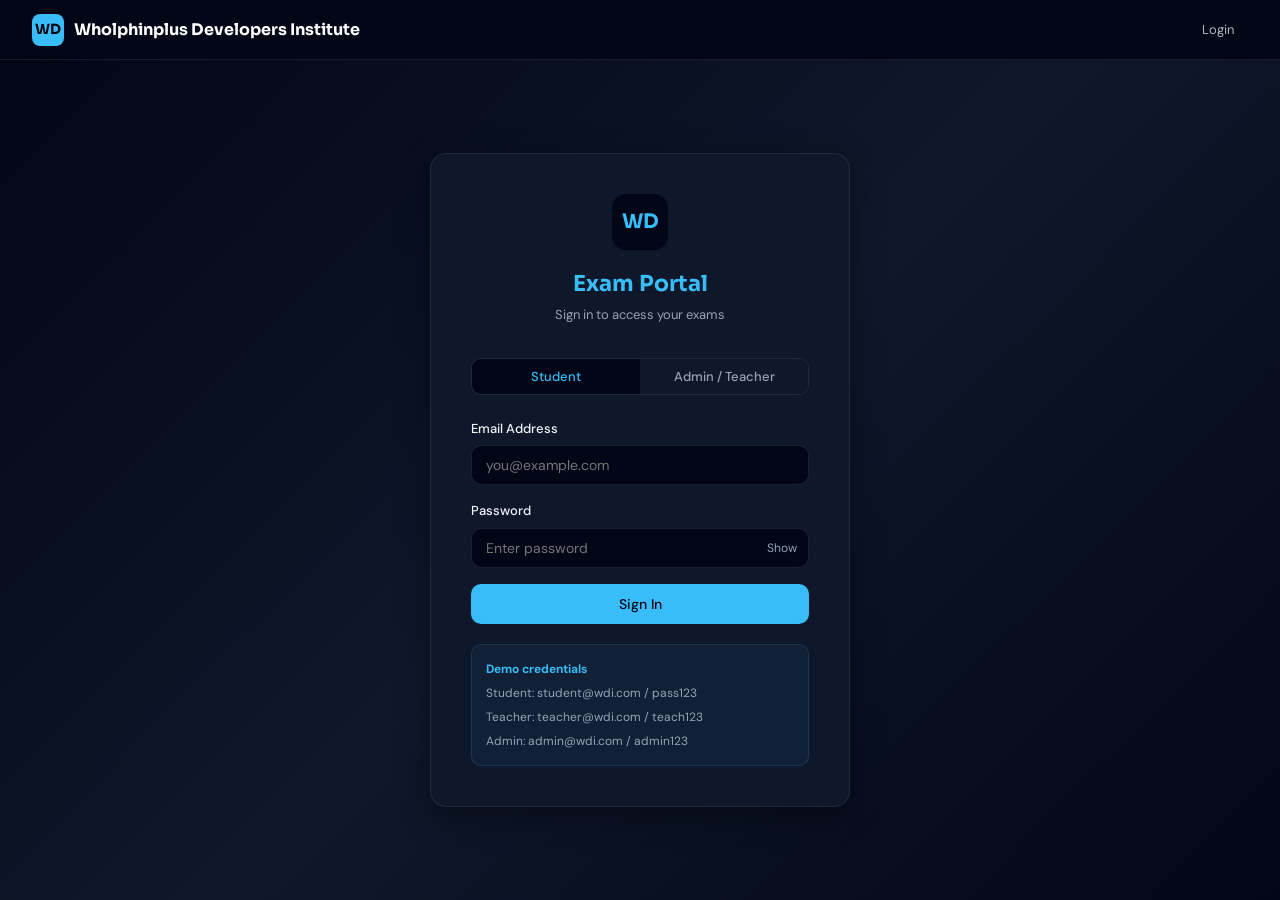
==== commit 19c0fe73: "Updated the Exam portal to accomodate new students" ====
--- a/exam-portal.html
+++ b/exam-portal.html
@@ -7,368 +7,173 @@
 <link href="https://fonts.googleapis.com/css2?family=DM+Sans:wght@400;500;600&family=Sora:wght@400;600;700&display=swap" rel="stylesheet"/>
 <style>
   *, *::before, *::after { box-sizing: border-box; margin: 0; padding: 0; }
-
   :root {
-    --navy: #0B1F3A;
-    --navy-mid: #132C50;
-    --navy-light: #1E3E6E;
-    --accent: #0EA5E9;
-    --accent-dark: #0284C7;
-    --accent-soft: #E0F2FE;
-    --success: #16A34A;
-    --success-soft: #DCFCE7;
-    --danger: #DC2626;
-    --danger-soft: #FEE2E2;
-    --warning: #D97706;
-    --warning-soft: #FEF3C7;
-    --text: #0F172A;
-    --text-mid: #475569;
-    --text-light: #94A3B8;
-    --border: #E2E8F0;
-    --surface: #F8FAFC;
-    --white: #FFFFFF;
-    --font-head: 'Sora', sans-serif;
-    --font-body: 'DM Sans', sans-serif;
-    --radius: 10px;
-    --radius-lg: 16px;
-    --shadow: 0 1px 3px rgba(0,0,0,0.07), 0 4px 16px rgba(0,0,0,0.05);
-    --shadow-lg: 0 8px 32px rgba(0,0,0,0.12);
+    --navy: #020617; --navy-mid: #0f172a; --navy-light: #1e293b;
+    --accent: #38bdf8; --accent-dark: #0ea5e9; --accent-soft: rgba(56,189,248,0.12);
+    --success: #22c55e; --success-soft: rgba(34,197,94,0.12);
+    --danger: #ef4444; --danger-soft: rgba(239,68,68,0.12);
+    --warning: #f59e0b; --warning-soft: rgba(245,158,11,0.12);
+    --purple: #a78bfa; --purple-soft: rgba(167,139,250,0.12);
+    --text: #f1f5f9; --text-mid: #94a3b8; --text-light: #475569;
+    --border: rgba(255,255,255,0.08); --surface: #0f172a; --white: #1e293b;
+    --font-head: 'Sora', sans-serif; --font-body: 'DM Sans', sans-serif;
+    --radius: 10px; --radius-lg: 16px;
+    --shadow: 0 1px 3px rgba(0,0,0,0.3), 0 4px 16px rgba(0,0,0,0.2);
+    --shadow-lg: 0 8px 32px rgba(0,0,0,0.4);
   }
-
-  body {
-    font-family: var(--font-body);
-    background: var(--surface);
-    color: var(--text);
-    min-height: 100vh;
-    font-size: 15px;
-    line-height: 1.6;
-  }
-
-  /* ── TOPBAR ── */
-  .topbar {
-    background: var(--navy);
-    color: white;
-    display: flex;
-    align-items: center;
-    justify-content: space-between;
-    padding: 0 2rem;
-    height: 60px;
-    position: sticky;
-    top: 0;
-    z-index: 100;
-    border-bottom: 1px solid rgba(255,255,255,0.08);
-  }
-  .topbar-brand {
-    display: flex;
-    align-items: center;
-    gap: 10px;
-    font-family: var(--font-head);
-    font-weight: 700;
-    font-size: 16px;
-    letter-spacing: -0.3px;
-  }
-  .topbar-logo {
-    width: 32px; height: 32px;
-    background: var(--accent);
-    border-radius: 8px;
-    display: flex; align-items: center; justify-content: center;
-    font-size: 14px; font-weight: 700; color: white;
-  }
-  .topbar-nav { display: flex; gap: 6px; }
-  .nav-btn {
-    background: transparent;
-    border: none;
-    color: rgba(255,255,255,0.7);
-    font-family: var(--font-body);
-    font-size: 13px;
-    padding: 6px 14px;
-    border-radius: 6px;
-    cursor: pointer;
-    transition: all 0.15s;
-  }
+  body { font-family: var(--font-body); background: var(--surface); color: var(--text); min-height: 100vh; font-size: 15px; line-height: 1.6; }
+  .topbar { background: var(--navy); color: white; display: flex; align-items: center; justify-content: space-between; padding: 0 2rem; height: 60px; position: sticky; top: 0; z-index: 100; border-bottom: 1px solid rgba(255,255,255,0.08); }
+  .topbar-brand { display: flex; align-items: center; gap: 10px; font-family: var(--font-head); font-weight: 700; font-size: 16px; }
+  .topbar-logo { width: 32px; height: 32px; background: var(--accent); border-radius: 8px; display: flex; align-items: center; justify-content: center; font-size: 14px; font-weight: 700; color: #020617; }
+  .topbar-nav { display: flex; gap: 6px; align-items: center; }
+  .nav-btn { background: transparent; border: none; color: rgba(255,255,255,0.7); font-family: var(--font-body); font-size: 13px; padding: 6px 14px; border-radius: 6px; cursor: pointer; transition: all 0.15s; }
   .nav-btn:hover { background: rgba(255,255,255,0.1); color: white; }
-  .nav-btn.active { background: var(--accent); color: white; }
-  .nav-btn.danger { color: #FCA5A5; }
-  .nav-btn.danger:hover { background: rgba(220,38,38,0.2); color: #FCA5A5; }
-
-  /* ── PAGES ── */
+  .nav-btn.danger { color: #fca5a5; }
+  .nav-btn.danger:hover { background: rgba(239,68,68,0.2); }
   .page { display: none; }
   .page.active { display: block; }
-
-  /* ── AUTH PAGE ── */
-  .auth-wrap {
-    min-height: calc(100vh - 60px);
-    display: flex;
-    align-items: center;
-    justify-content: center;
-    padding: 2rem;
-    background: linear-gradient(135deg, #0B1F3A 0%, #1E3E6E 50%, #0B1F3A 100%);
-  }
-  .auth-card {
-    background: var(--white);
-    border-radius: var(--radius-lg);
-    padding: 2.5rem;
-    width: 100%;
-    max-width: 420px;
-    box-shadow: var(--shadow-lg);
-  }
+  .auth-wrap { min-height: calc(100vh - 60px); display: flex; align-items: center; justify-content: center; padding: 2rem; background: linear-gradient(135deg, #020617 0%, #0f172a 50%, #020617 100%); }
+  .auth-card { background: #0f172a; border: 1px solid rgba(255,255,255,0.08); border-radius: var(--radius-lg); padding: 2.5rem; width: 100%; max-width: 420px; box-shadow: var(--shadow-lg); }
   .auth-header { text-align: center; margin-bottom: 2rem; }
-  .auth-logo {
-    width: 56px; height: 56px;
-    background: var(--navy);
-    border-radius: 14px;
-    display: flex; align-items: center; justify-content: center;
-    font-size: 20px; font-weight: 700; color: var(--accent);
-    font-family: var(--font-head);
-    margin: 0 auto 1rem;
-  }
-  .auth-header h1 { font-family: var(--font-head); font-size: 22px; font-weight: 700; color: var(--navy); }
+  .auth-logo { width: 56px; height: 56px; background: var(--navy); border-radius: 14px; display: flex; align-items: center; justify-content: center; font-size: 20px; font-weight: 700; color: var(--accent); font-family: var(--font-head); margin: 0 auto 1rem; }
+  .auth-header h1 { font-family: var(--font-head); font-size: 22px; font-weight: 700; color: var(--accent); }
   .auth-header p { color: var(--text-mid); font-size: 13px; margin-top: 4px; }
-
-  .auth-tabs { display: flex; gap: 0; border: 1px solid var(--border); border-radius: var(--radius); overflow: hidden; margin-bottom: 1.5rem; }
-  .auth-tab {
-    flex: 1; padding: 9px; text-align: center; font-size: 13px; font-weight: 500;
-    cursor: pointer; border: none; background: var(--surface); color: var(--text-mid);
-    transition: all 0.15s; font-family: var(--font-body);
-  }
-  .auth-tab.active { background: var(--navy); color: white; }
-
+  .auth-tabs { display: flex; border: 1px solid var(--border); border-radius: var(--radius); overflow: hidden; margin-bottom: 1.5rem; }
+  .auth-tab { flex: 1; padding: 9px; text-align: center; font-size: 13px; font-weight: 500; cursor: pointer; border: none; background: var(--surface); color: var(--text-mid); transition: all 0.15s; font-family: var(--font-body); }
+  .auth-tab.active { background: var(--navy); color: var(--accent); }
   .form-group { margin-bottom: 1rem; }
   .form-group label { display: block; font-size: 13px; font-weight: 500; color: var(--text); margin-bottom: 6px; }
-  .form-group input, .form-group select {
-    width: 100%; padding: 10px 14px; border: 1px solid var(--border);
-    border-radius: var(--radius); font-size: 14px; font-family: var(--font-body);
-    color: var(--text); background: var(--white); outline: none; transition: border 0.15s;
-  }
+  .form-group input, .form-group select { width: 100%; padding: 10px 14px; border: 1px solid rgba(255,255,255,0.1); border-radius: var(--radius); font-size: 14px; font-family: var(--font-body); color: var(--text); background: #020617; outline: none; transition: border 0.15s; }
   .form-group input:focus, .form-group select:focus { border-color: var(--accent); }
-
-  .btn {
-    display: inline-flex; align-items: center; justify-content: center; gap: 8px;
-    padding: 11px 20px; border-radius: var(--radius); border: none;
-    font-family: var(--font-body); font-size: 14px; font-weight: 500;
-    cursor: pointer; transition: all 0.15s; text-decoration: none;
-  }
-  .btn-primary { background: var(--accent); color: white; width: 100%; }
+  .form-group select option { background: #0f172a; }
+  .pw-wrap { position: relative; }
+  .pw-wrap input { padding-right: 52px; }
+  .pw-toggle { position: absolute; right: 12px; top: 50%; transform: translateY(-50%); background: none; border: none; color: var(--text-mid); cursor: pointer; font-size: 12px; font-family: var(--font-body); }
+  .btn { display: inline-flex; align-items: center; justify-content: center; gap: 8px; padding: 11px 20px; border-radius: var(--radius); border: none; font-family: var(--font-body); font-size: 14px; font-weight: 500; cursor: pointer; transition: all 0.15s; }
+  .btn-primary { background: var(--accent); color: #020617; width: 100%; }
   .btn-primary:hover { background: var(--accent-dark); }
-  .btn-outline {
-    background: transparent; border: 1px solid var(--border); color: var(--text-mid);
-  }
+  .btn-outline { background: transparent; border: 1px solid var(--border); color: var(--text-mid); }
   .btn-outline:hover { border-color: var(--accent); color: var(--accent); }
-  .btn-danger { background: var(--danger); color: white; }
   .btn-success { background: var(--success); color: white; }
-  .btn-sm { padding: 7px 14px; font-size: 13px; }
-  .btn-icon {
-    padding: 7px; border-radius: 8px;
-    background: var(--surface); border: 1px solid var(--border); cursor: pointer;
-    color: var(--text-mid); font-size: 15px; transition: all 0.15s;
-  }
-  .btn-icon:hover { border-color: var(--accent); color: var(--accent); }
-
+  .btn-sm { padding: 7px 14px; font-size: 13px; width: auto; }
   .alert { padding: 10px 14px; border-radius: var(--radius); font-size: 13px; margin-bottom: 1rem; }
-  .alert-danger { background: var(--danger-soft); color: var(--danger); border: 1px solid #FCA5A5; }
-  .alert-success { background: var(--success-soft); color: var(--success); border: 1px solid #86EFAC; }
-  .alert-warning { background: var(--warning-soft); color: var(--warning); border: 1px solid #FCD34D; }
-
-  /* ── DASHBOARD LAYOUT ── */
+  .alert-danger { background: var(--danger-soft); color: var(--danger); border: 1px solid rgba(239,68,68,0.3); }
+  .alert-success { background: var(--success-soft); color: var(--success); border: 1px solid rgba(34,197,94,0.3); }
+  .alert-warning { background: var(--warning-soft); color: var(--warning); border: 1px solid rgba(245,158,11,0.3); }
   .dashboard { display: flex; min-height: calc(100vh - 60px); }
-  .sidebar {
-    width: 230px; background: var(--white); border-right: 1px solid var(--border);
-    padding: 1.5rem 1rem; flex-shrink: 0;
-    display: flex; flex-direction: column; gap: 4px;
-  }
+  .sidebar { width: 230px; background: var(--white); border-right: 1px solid var(--border); padding: 1.5rem 1rem; flex-shrink: 0; display: flex; flex-direction: column; gap: 4px; }
   .sidebar-label { font-size: 11px; font-weight: 600; color: var(--text-light); letter-spacing: 0.08em; text-transform: uppercase; padding: 8px 10px 4px; }
-  .sidebar-item {
-    display: flex; align-items: center; gap: 10px; padding: 9px 12px;
-    border-radius: var(--radius); cursor: pointer; color: var(--text-mid);
-    font-size: 14px; transition: all 0.15s; border: none; background: none; width: 100%; text-align: left;
-    font-family: var(--font-body);
-  }
+  .sidebar-item { display: flex; align-items: center; gap: 10px; padding: 9px 12px; border-radius: var(--radius); cursor: pointer; color: var(--text-mid); font-size: 14px; transition: all 0.15s; border: none; background: none; width: 100%; text-align: left; font-family: var(--font-body); }
   .sidebar-item:hover { background: var(--surface); color: var(--text); }
-  .sidebar-item.active { background: var(--accent-soft); color: var(--accent-dark); font-weight: 500; }
+  .sidebar-item.active { background: var(--accent-soft); color: var(--accent); font-weight: 500; }
   .sidebar-icon { font-size: 16px; width: 20px; text-align: center; }
-
   .main-content { flex: 1; padding: 2rem; overflow-y: auto; }
-  .page-title { font-family: var(--font-head); font-size: 22px; font-weight: 700; color: var(--navy); margin-bottom: 0.25rem; }
+  .page-title { font-family: var(--font-head); font-size: 22px; font-weight: 700; color: var(--accent); margin-bottom: 0.25rem; }
   .page-sub { color: var(--text-mid); font-size: 14px; margin-bottom: 1.5rem; }
-
-  /* ── STAT CARDS ── */
-  .stat-grid { display: grid; grid-template-columns: repeat(auto-fit, minmax(160px, 1fr)); gap: 16px; margin-bottom: 2rem; }
-  .stat-card {
-    background: var(--white); border: 1px solid var(--border); border-radius: var(--radius-lg);
-    padding: 1.25rem; transition: box-shadow 0.15s;
-  }
-  .stat-card:hover { box-shadow: var(--shadow); }
+  .section-header { display: flex; align-items: center; justify-content: space-between; margin-bottom: 1.5rem; }
+  .stat-grid { display: grid; grid-template-columns: repeat(auto-fit, minmax(150px, 1fr)); gap: 16px; margin-bottom: 2rem; }
+  .stat-card { background: var(--white); border: 1px solid var(--border); border-radius: var(--radius-lg); padding: 1.25rem; }
   .stat-label { font-size: 12px; color: var(--text-mid); font-weight: 500; margin-bottom: 6px; }
-  .stat-value { font-size: 28px; font-weight: 700; font-family: var(--font-head); color: var(--navy); }
-  .stat-badge {
-    display: inline-block; font-size: 11px; padding: 2px 8px;
-    border-radius: 20px; margin-top: 6px; font-weight: 500;
-  }
-  .badge-blue { background: var(--accent-soft); color: var(--accent-dark); }
+  .stat-value { font-size: 28px; font-weight: 700; font-family: var(--font-head); color: var(--text); }
+  .stat-badge { display: inline-block; font-size: 11px; padding: 2px 8px; border-radius: 20px; margin-top: 6px; font-weight: 500; }
+  .badge-blue { background: var(--accent-soft); color: var(--accent); }
   .badge-green { background: var(--success-soft); color: var(--success); }
   .badge-red { background: var(--danger-soft); color: var(--danger); }
-
-  /* ── TABLE ── */
+  .badge-purple { background: var(--purple-soft); color: var(--purple); }
   .table-card { background: var(--white); border: 1px solid var(--border); border-radius: var(--radius-lg); overflow: hidden; }
-  .table-head { padding: 1rem 1.25rem; border-bottom: 1px solid var(--border); display: flex; align-items: center; justify-content: space-between; gap: 1rem; }
-  .table-title { font-weight: 600; font-size: 15px; color: var(--navy); }
-  .search-input {
-    padding: 7px 12px; border: 1px solid var(--border); border-radius: var(--radius);
-    font-size: 13px; font-family: var(--font-body); outline: none; width: 200px;
-  }
+  .table-head { padding: 1rem 1.25rem; border-bottom: 1px solid var(--border); display: flex; align-items: center; justify-content: space-between; gap: 1rem; flex-wrap: wrap; }
+  .table-title { font-weight: 600; font-size: 15px; color: var(--text); }
+  .search-input { padding: 7px 12px; border: 1px solid var(--border); border-radius: var(--radius); font-size: 13px; font-family: var(--font-body); outline: none; width: 200px; background: #020617; color: var(--text); }
   .search-input:focus { border-color: var(--accent); }
   table { width: 100%; border-collapse: collapse; }
-  th { font-size: 12px; font-weight: 600; color: var(--text-mid); text-transform: uppercase; letter-spacing: 0.06em; padding: 10px 16px; text-align: left; background: var(--surface); border-bottom: 1px solid var(--border); }
+  th { font-size: 12px; font-weight: 600; color: var(--text-mid); text-transform: uppercase; letter-spacing: 0.06em; padding: 10px 16px; text-align: left; background: #020617; border-bottom: 1px solid var(--border); }
   td { padding: 12px 16px; font-size: 14px; border-bottom: 1px solid var(--border); vertical-align: middle; }
   tr:last-child td { border-bottom: none; }
-  tr:hover td { background: var(--surface); }
-
-  .status-pill {
-    display: inline-flex; align-items: center; gap: 4px;
-    padding: 3px 10px; border-radius: 20px; font-size: 12px; font-weight: 500;
-  }
+  tr:hover td { background: rgba(255,255,255,0.02); }
+  .status-pill { display: inline-flex; align-items: center; padding: 3px 10px; border-radius: 20px; font-size: 12px; font-weight: 500; }
   .pill-active { background: var(--success-soft); color: var(--success); }
   .pill-draft { background: var(--warning-soft); color: var(--warning); }
   .pill-expired { background: var(--danger-soft); color: var(--danger); }
-  .pill-pending { background: #E0E7FF; color: #4338CA; }
-
-  /* ── MODAL ── */
-  .modal-overlay {
-    position: fixed; inset: 0; background: rgba(0,0,0,0.5); z-index: 200;
-    display: flex; align-items: center; justify-content: center; padding: 1rem;
-  }
+  .pill-inactive { background: rgba(255,255,255,0.05); color: var(--text-mid); border: 1px solid var(--border); }
+  .avatar { width: 34px; height: 34px; border-radius: 50%; display: flex; align-items: center; justify-content: center; font-size: 12px; font-weight: 700; flex-shrink: 0; }
+  .av-blue { background: var(--accent-soft); color: var(--accent); }
+  .av-purple { background: var(--purple-soft); color: var(--purple); }
+  .flex-row { display: flex; align-items: center; gap: 10px; }
+  .modal-overlay { position: fixed; inset: 0; background: rgba(0,0,0,0.65); z-index: 200; display: flex; align-items: center; justify-content: center; padding: 1rem; }
   .modal-overlay.hidden { display: none; }
-  .modal {
-    background: var(--white); border-radius: var(--radius-lg); padding: 2rem;
-    width: 100%; max-width: 560px; max-height: 90vh; overflow-y: auto;
-    box-shadow: var(--shadow-lg);
-  }
-  .modal-title { font-family: var(--font-head); font-size: 18px; font-weight: 700; color: var(--navy); margin-bottom: 1.5rem; }
+  .modal { background: var(--white); border: 1px solid var(--border); border-radius: var(--radius-lg); padding: 2rem; width: 100%; max-width: 560px; max-height: 90vh; overflow-y: auto; box-shadow: var(--shadow-lg); }
+  .modal-sm { max-width: 440px; }
+  .modal-title { font-family: var(--font-head); font-size: 18px; font-weight: 700; color: var(--accent); margin-bottom: 1.5rem; }
   .modal-footer { display: flex; justify-content: flex-end; gap: 10px; margin-top: 1.5rem; border-top: 1px solid var(--border); padding-top: 1.25rem; }
-
-  /* ── QUESTION BUILDER ── */
-  .question-block {
-    border: 1px solid var(--border); border-radius: var(--radius); padding: 1rem; margin-bottom: 1rem;
-  }
+  .grid-2 { display: grid; grid-template-columns: 1fr 1fr; gap: 16px; }
+  .divider { border: none; border-top: 1px solid var(--border); margin: 1.25rem 0; }
+  .tag { display: inline-block; padding: 2px 8px; border-radius: 20px; font-size: 12px; font-weight: 500; }
+  .tab-row { display: flex; gap: 4px; background: var(--navy); border-radius: var(--radius); padding: 4px; margin-bottom: 1.5rem; width: fit-content; }
+  .tab-btn { padding: 7px 18px; border-radius: 7px; border: none; background: transparent; color: var(--text-mid); font-size: 13px; font-weight: 500; cursor: pointer; font-family: var(--font-body); transition: all 0.15s; }
+  .tab-btn.active { background: var(--accent); color: #020617; }
+  .question-block { border: 1px solid var(--border); border-radius: var(--radius); padding: 1rem; margin-bottom: 1rem; background: rgba(255,255,255,0.02); }
   .question-block-head { display: flex; justify-content: space-between; align-items: center; margin-bottom: 10px; }
   .options-list { display: flex; flex-direction: column; gap: 8px; margin-top: 10px; }
   .option-row { display: flex; align-items: center; gap: 8px; }
-  .option-row input[type="text"] { flex: 1; padding: 7px 10px; border: 1px solid var(--border); border-radius: 7px; font-size: 13px; font-family: var(--font-body); outline: none; }
+  .option-row input[type="text"] { flex: 1; padding: 7px 10px; border: 1px solid var(--border); border-radius: 7px; font-size: 13px; font-family: var(--font-body); outline: none; background: #020617; color: var(--text); }
   .option-row input[type="text"]:focus { border-color: var(--accent); }
   .option-row input[type="radio"] { accent-color: var(--accent); width: 15px; height: 15px; }
-  .option-label { font-size: 13px; color: var(--text-mid); }
-
-  /* ── EXAM INTERFACE ── */
   .exam-wrap { min-height: calc(100vh - 60px); display: flex; flex-direction: column; }
-  .exam-header {
-    background: var(--white); border-bottom: 1px solid var(--border);
-    padding: 1rem 2rem; display: flex; align-items: center; justify-content: space-between;
-  }
-  .exam-title-info h2 { font-family: var(--font-head); font-size: 18px; font-weight: 700; color: var(--navy); }
+  .exam-header { background: var(--white); border-bottom: 1px solid var(--border); padding: 1rem 2rem; display: flex; align-items: center; justify-content: space-between; }
+  .exam-title-info h2 { font-family: var(--font-head); font-size: 18px; font-weight: 700; color: var(--accent); }
   .exam-title-info p { font-size: 13px; color: var(--text-mid); }
-  .exam-timer {
-    display: flex; align-items: center; gap: 8px;
-    background: var(--navy); color: white; padding: 10px 18px; border-radius: var(--radius);
-    font-family: var(--font-head); font-size: 20px; font-weight: 700;
-  }
-  .timer-label { font-size: 11px; font-weight: 400; color: rgba(255,255,255,0.7); }
-  .exam-timer.warn { background: var(--warning); }
-  .exam-timer.danger { background: var(--danger); }
-
-  .exam-body { display: flex; flex: 1; gap: 0; }
-  .question-nav {
-    width: 200px; background: var(--white); border-right: 1px solid var(--border);
-    padding: 1rem; overflow-y: auto;
-  }
+  .exam-timer { display: flex; align-items: center; gap: 8px; background: var(--navy); color: white; padding: 10px 18px; border-radius: var(--radius); font-family: var(--font-head); font-size: 20px; font-weight: 700; border: 1px solid rgba(255,255,255,0.1); }
+  .timer-label { font-size: 11px; font-weight: 400; color: rgba(255,255,255,0.6); }
+  .exam-timer.warn { background: var(--warning); border-color: transparent; }
+  .exam-timer.danger { background: var(--danger); border-color: transparent; }
+  .exam-body { display: flex; flex: 1; }
+  .question-nav { width: 200px; background: var(--white); border-right: 1px solid var(--border); padding: 1rem; overflow-y: auto; }
   .q-nav-grid { display: grid; grid-template-columns: repeat(4, 1fr); gap: 6px; }
-  .q-nav-btn {
-    aspect-ratio: 1; border: 1.5px solid var(--border); border-radius: 7px;
-    background: var(--white); font-size: 12px; font-weight: 500; color: var(--text-mid);
-    cursor: pointer; transition: all 0.12s;
-  }
+  .q-nav-btn { aspect-ratio: 1; border: 1.5px solid var(--border); border-radius: 7px; background: var(--white); font-size: 12px; font-weight: 500; color: var(--text-mid); cursor: pointer; transition: all 0.12s; }
   .q-nav-btn.answered { background: var(--success); border-color: var(--success); color: white; }
   .q-nav-btn.current { border-color: var(--accent); color: var(--accent); }
-
   .question-main { flex: 1; padding: 2rem; overflow-y: auto; }
-  .question-card {
-    background: var(--white); border: 1px solid var(--border); border-radius: var(--radius-lg);
-    padding: 2rem; max-width: 700px;
-  }
+  .question-card { background: var(--white); border: 1px solid var(--border); border-radius: var(--radius-lg); padding: 2rem; max-width: 700px; }
   .q-number { font-size: 12px; font-weight: 600; color: var(--accent); text-transform: uppercase; letter-spacing: 0.06em; margin-bottom: 8px; }
-  .q-text { font-size: 17px; font-weight: 500; color: var(--navy); margin-bottom: 1.5rem; line-height: 1.5; }
-  .mcq-option {
-    display: flex; align-items: center; gap: 12px; padding: 12px 16px;
-    border: 1.5px solid var(--border); border-radius: var(--radius); cursor: pointer;
-    transition: all 0.12s; margin-bottom: 10px; font-size: 14px; color: var(--text);
-  }
+  .q-text { font-size: 17px; font-weight: 500; color: var(--text); margin-bottom: 1.5rem; line-height: 1.5; }
+  .mcq-option { display: flex; align-items: center; gap: 12px; padding: 12px 16px; border: 1.5px solid var(--border); border-radius: var(--radius); cursor: pointer; transition: all 0.12s; margin-bottom: 10px; font-size: 14px; color: var(--text); }
   .mcq-option:hover { border-color: var(--accent); background: var(--accent-soft); }
-  .mcq-option.selected { border-color: var(--accent); background: var(--accent-soft); color: var(--accent-dark); }
+  .mcq-option.selected { border-color: var(--accent); background: var(--accent-soft); color: var(--accent); }
   .mcq-option input { accent-color: var(--accent); width: 16px; height: 16px; }
-  .option-letter {
-    width: 26px; height: 26px; border-radius: 50%; border: 1.5px solid currentColor;
-    display: flex; align-items: center; justify-content: center; font-size: 12px; font-weight: 600; flex-shrink: 0;
-  }
+  .option-letter { width: 26px; height: 26px; border-radius: 50%; border: 1.5px solid currentColor; display: flex; align-items: center; justify-content: center; font-size: 12px; font-weight: 600; flex-shrink: 0; }
   .q-nav-footer { display: flex; justify-content: space-between; align-items: center; margin-top: 1.5rem; }
-
-  /* ── RESULT ── */
   .result-wrap { min-height: calc(100vh - 60px); display: flex; align-items: center; justify-content: center; padding: 2rem; }
   .result-card { background: var(--white); border: 1px solid var(--border); border-radius: var(--radius-lg); padding: 2.5rem; max-width: 520px; width: 100%; text-align: center; box-shadow: var(--shadow-lg); }
   .score-ring { width: 120px; height: 120px; margin: 0 auto 1.5rem; position: relative; }
   .score-ring svg { transform: rotate(-90deg); }
   .score-text { position: absolute; inset: 0; display: flex; flex-direction: column; align-items: center; justify-content: center; }
-  .score-pct { font-family: var(--font-head); font-size: 26px; font-weight: 700; color: var(--navy); }
+  .score-pct { font-family: var(--font-head); font-size: 26px; font-weight: 700; color: var(--text); }
   .score-sub { font-size: 12px; color: var(--text-mid); }
-  .result-title { font-family: var(--font-head); font-size: 22px; font-weight: 700; color: var(--navy); margin-bottom: 8px; }
+  .result-title { font-family: var(--font-head); font-size: 22px; font-weight: 700; color: var(--accent); margin-bottom: 8px; }
   .result-meta { font-size: 14px; color: var(--text-mid); margin-bottom: 1.5rem; }
   .result-stats { display: grid; grid-template-columns: repeat(3,1fr); gap: 12px; margin-bottom: 1.5rem; }
   .result-stat { background: var(--surface); border-radius: var(--radius); padding: 1rem; }
   .rs-label { font-size: 12px; color: var(--text-mid); margin-bottom: 4px; }
   .rs-value { font-size: 20px; font-weight: 700; font-family: var(--font-head); }
-  .rs-value.green { color: var(--success); }
-  .rs-value.red { color: var(--danger); }
-  .rs-value.blue { color: var(--accent-dark); }
-
-  /* ── STUDENT EXAM LIST ── */
   .exam-list { max-width: 700px; }
-  .exam-list-item {
-    background: var(--white); border: 1px solid var(--border); border-radius: var(--radius-lg);
-    padding: 1.25rem 1.5rem; margin-bottom: 12px; display: flex; align-items: center; justify-content: space-between;
-    transition: box-shadow 0.15s;
-  }
-  .exam-list-item:hover { box-shadow: var(--shadow); }
-  .eli-info h3 { font-weight: 600; font-size: 15px; color: var(--navy); margin-bottom: 4px; }
+  .exam-list-item { background: var(--white); border: 1px solid var(--border); border-radius: var(--radius-lg); padding: 1.25rem 1.5rem; margin-bottom: 12px; display: flex; align-items: center; justify-content: space-between; }
+  .eli-info h3 { font-weight: 600; font-size: 15px; color: var(--text); margin-bottom: 4px; }
   .eli-info p { font-size: 13px; color: var(--text-mid); }
-
-  /* ── UTILITIES ── */
-  .flex { display: flex; }
-  .items-center { align-items: center; }
-  .gap-2 { gap: 8px; }
-  .gap-3 { gap: 12px; }
-  .mb-1 { margin-bottom: 4px; }
-  .mb-2 { margin-bottom: 8px; }
-  .mb-4 { margin-bottom: 16px; }
-  .text-sm { font-size: 13px; }
-  .text-mid { color: var(--text-mid); }
-  .fw-500 { font-weight: 500; }
-  .grid-2 { display: grid; grid-template-columns: 1fr 1fr; gap: 16px; }
-  .divider { border: none; border-top: 1px solid var(--border); margin: 1.25rem 0; }
-  .tag { display: inline-block; padding: 2px 8px; border-radius: 20px; font-size: 12px; font-weight: 500; }
 </style>
 </head>
 <body>
 
-<!-- TOPBAR -->
 <div class="topbar">
   <div class="topbar-brand">
     <div class="topbar-logo">WD</div>
     Wholphinplus Developers Institute
   </div>
   <div class="topbar-nav" id="topNav">
-    <button class="nav-btn" onclick="goTo('loginPage')" id="nb-login">Login</button>
-  </div>
-</div>
-
-<!-- ═══════════════════════════════════════════ LOGIN PAGE -->
+    <button class="nav-btn">Login</button>
+  </div>
+</div>
+
+<!-- LOGIN -->
 <div id="loginPage" class="page active">
   <div class="auth-wrap">
     <div class="auth-card">
@@ -379,95 +184,50 @@
       </div>
       <div class="auth-tabs">
         <button class="auth-tab active" onclick="switchAuthTab('student')">Student</button>
-        <button class="auth-tab" onclick="switchAuthTab('admin')">Administrator</button>
+        <button class="auth-tab" onclick="switchAuthTab('admin')">Admin / Teacher</button>
       </div>
       <div id="loginAlert"></div>
-      <div class="form-group">
-        <label>Email Address</label>
-        <input type="email" id="loginEmail" placeholder="you@example.com" />
-      </div>
+      <div class="form-group"><label>Email Address</label><input type="email" id="loginEmail" placeholder="you@example.com" /></div>
       <div class="form-group">
         <label>Password</label>
-        <input type="password" id="loginPassword" placeholder="Enter password" />
+        <div class="pw-wrap"><input type="password" id="loginPassword" placeholder="Enter password" /><button class="pw-toggle" onclick="togglePw('loginPassword',this)">Show</button></div>
       </div>
       <button class="btn btn-primary" onclick="doLogin()">Sign In</button>
-      <p style="text-align:center;font-size:12px;color:var(--text-light);margin-top:1rem;">
-        Demo student: <b>student@wdi.com</b> / <b>pass123</b><br>
-        Demo admin: <b>admin@wdi.com</b> / <b>admin123</b>
-      </p>
-    </div>
-  </div>
-</div>
-
-<!-- ═══════════════════════════════════════════ STUDENT DASHBOARD -->
+      <div style="margin-top:1.25rem;padding:12px 14px;background:rgba(56,189,248,0.06);border:1px solid rgba(56,189,248,0.15);border-radius:var(--radius);font-size:12px;color:var(--text-mid);line-height:2;">
+        <strong style="color:var(--accent);">Demo credentials</strong><br>
+        Student: student@wdi.com / pass123<br>
+        Teacher: teacher@wdi.com / teach123<br>
+        Admin: admin@wdi.com / admin123
+      </div>
+    </div>
+  </div>
+</div>
+
+<!-- STUDENT DASHBOARD -->
 <div id="studentDash" class="page">
   <div class="dashboard">
     <div class="sidebar">
       <span class="sidebar-label">Student</span>
-      <button class="sidebar-item active" onclick="sDash('sExams')" id="si-sExams">
-        <span class="sidebar-icon">📋</span> My Exams
-      </button>
-      <button class="sidebar-item" onclick="sDash('sResults')" id="si-sResults">
-        <span class="sidebar-icon">📊</span> My Results
-      </button>
-      <button class="sidebar-item" onclick="sDash('sProfile')" id="si-sProfile">
-        <span class="sidebar-icon">👤</span> Profile
-      </button>
+      <button class="sidebar-item active" onclick="sDash('sExams')" id="si-sExams"><span class="sidebar-icon">📋</span> My Exams</button>
+      <button class="sidebar-item" onclick="sDash('sResults')" id="si-sResults"><span class="sidebar-icon">📊</span> My Results</button>
+      <button class="sidebar-item" onclick="sDash('sProfile')" id="si-sProfile"><span class="sidebar-icon">👤</span> Profile</button>
       <div style="flex:1"></div>
-      <button class="sidebar-item" onclick="logout()" style="color:var(--danger)">
-        <span class="sidebar-icon">🚪</span> Sign Out
-      </button>
+      <button class="sidebar-item" onclick="logout()" style="color:var(--danger)"><span class="sidebar-icon">🚪</span> Sign Out</button>
     </div>
     <div class="main-content">
-      <!-- EXAMS TAB -->
-      <div id="sExams">
-        <p class="page-title">Available Exams</p>
-        <p class="page-sub">Select an exam below to begin. Ensure you have a stable connection.</p>
-        <div class="exam-list" id="studentExamList"></div>
-      </div>
-      <!-- RESULTS TAB -->
-      <div id="sResults" style="display:none">
-        <p class="page-title">My Results</p>
-        <p class="page-sub">Your exam history and scores.</p>
-        <div id="studentResultsList"></div>
-      </div>
-      <!-- PROFILE TAB -->
-      <div id="sProfile" style="display:none">
-        <p class="page-title">Profile</p>
-        <p class="page-sub">Your account details.</p>
-        <div style="background:var(--white);border:1px solid var(--border);border-radius:var(--radius-lg);padding:1.5rem;max-width:420px;">
-          <div style="display:flex;align-items:center;gap:1rem;margin-bottom:1.25rem;">
-            <div style="width:52px;height:52px;border-radius:50%;background:var(--navy);display:flex;align-items:center;justify-content:center;font-size:18px;font-weight:700;color:var(--accent);font-family:var(--font-head);">S</div>
-            <div>
-              <p style="font-weight:600;color:var(--navy);" id="profName">Demo Student</p>
-              <p class="text-sm text-mid" id="profEmail">student@wdi.com</p>
-            </div>
-          </div>
-          <hr class="divider"/>
-          <p class="text-sm text-mid">Student ID: <span style="color:var(--text);font-weight:500;">WDI-2024-001</span></p>
-          <p class="text-sm text-mid" style="margin-top:6px;">Programme: <span style="color:var(--text);font-weight:500;">Full Stack Development</span></p>
-        </div>
-      </div>
-    </div>
-  </div>
-</div>
-
-<!-- ═══════════════════════════════════════════ EXAM INTERFACE -->
+      <div id="sExams"><p class="page-title">Available Exams</p><p class="page-sub">Select an exam to begin. Ensure you have a stable connection.</p><div class="exam-list" id="studentExamList"></div></div>
+      <div id="sResults" style="display:none"><p class="page-title">My Results</p><p class="page-sub">Your exam history and scores.</p><div id="studentResultsList"></div></div>
+      <div id="sProfile" style="display:none"><p class="page-title">Profile</p><p class="page-sub">Your account details.</p><div style="background:var(--white);border:1px solid var(--border);border-radius:var(--radius-lg);padding:1.5rem;max-width:420px;" id="sProfileCard"></div></div>
+    </div>
+  </div>
+</div>
+
+<!-- EXAM INTERFACE -->
 <div id="examInterface" class="page">
   <div class="exam-wrap">
     <div class="exam-header">
-      <div class="exam-title-info">
-        <h2 id="examRunTitle">Exam Title</h2>
-        <p id="examRunMeta">Subject • 20 Questions</p>
-      </div>
-      <div>
-        <div class="exam-timer" id="examTimerBox">
-          <div>
-            <div class="timer-label">Time Remaining</div>
-            <div id="examTimerDisplay">00:00</div>
-          </div>
-        </div>
-      </div>
+      <div class="exam-title-info"><h2 id="examRunTitle"></h2><p id="examRunMeta"></p></div>
+      <div class="exam-timer" id="examTimerBox"><div><div class="timer-label">Time Remaining</div><div id="examTimerDisplay">00:00</div></div></div>
     </div>
     <div class="exam-body">
       <div class="question-nav">
@@ -476,13 +236,13 @@
         <hr class="divider"/>
         <div style="font-size:12px;color:var(--text-mid);">
           <div style="display:flex;align-items:center;gap:6px;margin-bottom:4px;"><span style="width:12px;height:12px;background:var(--success);border-radius:3px;display:inline-block;"></span> Answered</div>
-          <div style="display:flex;align-items:center;gap:6px;"><span style="width:12px;height:12px;background:var(--white);border:1.5px solid var(--border);border-radius:3px;display:inline-block;"></span> Unanswered</div>
+          <div style="display:flex;align-items:center;gap:6px;"><span style="width:12px;height:12px;border:1.5px solid var(--border);border-radius:3px;display:inline-block;"></span> Unanswered</div>
         </div>
       </div>
       <div class="question-main">
-        <div class="question-card" id="questionCard">
-          <p class="q-number" id="qNumber">Question 1 of 20</p>
-          <p class="q-text" id="qText">Loading question...</p>
+        <div class="question-card">
+          <p class="q-number" id="qNumber"></p>
+          <p class="q-text" id="qText"></p>
           <div id="qOptions"></div>
           <hr class="divider"/>
           <div class="q-nav-footer">
@@ -490,189 +250,124 @@
             <button class="btn btn-primary btn-sm" id="btnNext" onclick="nextQ()">Next →</button>
           </div>
         </div>
-        <div style="margin-top:1rem;text-align:right;">
-          <button class="btn btn-success btn-sm" onclick="confirmSubmit()">Submit Exam ✓</button>
-        </div>
-      </div>
-    </div>
-  </div>
-</div>
-
-<!-- ═══════════════════════════════════════════ EXAM RESULT -->
+        <div style="margin-top:1rem;text-align:right;"><button class="btn btn-success btn-sm" onclick="confirmSubmit()">Submit Exam ✓</button></div>
+      </div>
+    </div>
+  </div>
+</div>
+
+<!-- EXAM RESULT -->
 <div id="examResult" class="page">
   <div class="result-wrap">
     <div class="result-card">
       <div class="score-ring">
         <svg width="120" height="120" viewBox="0 0 120 120">
-          <circle cx="60" cy="60" r="50" fill="none" stroke="#E2E8F0" stroke-width="10"/>
-          <circle cx="60" cy="60" r="50" fill="none" stroke="#0EA5E9" stroke-width="10"
-            stroke-dasharray="314" stroke-dashoffset="314" id="scoreCircle" stroke-linecap="round"/>
+          <circle cx="60" cy="60" r="50" fill="none" stroke="rgba(255,255,255,0.08)" stroke-width="10"/>
+          <circle cx="60" cy="60" r="50" fill="none" stroke="#38bdf8" stroke-width="10" stroke-dasharray="314" stroke-dashoffset="314" id="scoreCircle" stroke-linecap="round"/>
         </svg>
-        <div class="score-text">
-          <div class="score-pct" id="scorePct">0%</div>
-          <div class="score-sub">Score</div>
-        </div>
-      </div>
-      <h2 class="result-title" id="resultTitle">Exam Submitted</h2>
-      <p class="result-meta" id="resultMeta">Well done on completing the exam.</p>
+        <div class="score-text"><div class="score-pct" id="scorePct">0%</div><div class="score-sub">Score</div></div>
+      </div>
+      <h2 class="result-title" id="resultTitle"></h2>
+      <p class="result-meta" id="resultMeta"></p>
       <div class="result-stats">
-        <div class="result-stat"><div class="rs-label">Correct</div><div class="rs-value green" id="rCorrect">0</div></div>
-        <div class="result-stat"><div class="rs-label">Wrong</div><div class="rs-value red" id="rWrong">0</div></div>
-        <div class="result-stat"><div class="rs-label">Total</div><div class="rs-value blue" id="rTotal">0</div></div>
+        <div class="result-stat"><div class="rs-label">Correct</div><div class="rs-value" style="color:var(--success)" id="rCorrect">0</div></div>
+        <div class="result-stat"><div class="rs-label">Wrong</div><div class="rs-value" style="color:var(--danger)" id="rWrong">0</div></div>
+        <div class="result-stat"><div class="rs-label">Total</div><div class="rs-value" style="color:var(--accent)" id="rTotal">0</div></div>
       </div>
       <button class="btn btn-primary" onclick="goTo('studentDash');sDash('sResults')">View All Results</button>
     </div>
   </div>
 </div>
 
-<!-- ═══════════════════════════════════════════ ADMIN DASHBOARD -->
+<!-- ADMIN DASHBOARD -->
 <div id="adminDash" class="page">
   <div class="dashboard">
     <div class="sidebar">
-      <span class="sidebar-label">Admin</span>
-      <button class="sidebar-item active" onclick="aDash('aOverview')" id="si-aOverview">
-        <span class="sidebar-icon">🏠</span> Overview
-      </button>
-      <button class="sidebar-item" onclick="aDash('aExams')" id="si-aExams">
-        <span class="sidebar-icon">📋</span> Manage Exams
-      </button>
-      <button class="sidebar-item" onclick="aDash('aStudents')" id="si-aStudents">
-        <span class="sidebar-icon">👥</span> Students
-      </button>
-      <button class="sidebar-item" onclick="aDash('aResults')" id="si-aResults">
-        <span class="sidebar-icon">📊</span> Results
-      </button>
+      <span class="sidebar-label" id="adminSidebarLabel">Admin</span>
+      <button class="sidebar-item active" onclick="aDash('aOverview')" id="si-aOverview"><span class="sidebar-icon">🏠</span> Overview</button>
+      <button class="sidebar-item" onclick="aDash('aExams')" id="si-aExams"><span class="sidebar-icon">📋</span> Manage Exams</button>
+      <button class="sidebar-item" onclick="aDash('aUsers')" id="si-aUsers"><span class="sidebar-icon">👥</span> Users</button>
+      <button class="sidebar-item" onclick="aDash('aResults')" id="si-aResults"><span class="sidebar-icon">📊</span> Results</button>
       <div style="flex:1"></div>
-      <button class="sidebar-item" onclick="logout()" style="color:var(--danger)">
-        <span class="sidebar-icon">🚪</span> Sign Out
-      </button>
+      <button class="sidebar-item" onclick="logout()" style="color:var(--danger)"><span class="sidebar-icon">🚪</span> Sign Out</button>
     </div>
     <div class="main-content">
 
-      <!-- OVERVIEW -->
       <div id="aOverview">
-        <p class="page-title">Admin Overview</p>
-        <p class="page-sub">Welcome back. Here's what's happening today.</p>
+        <p class="page-title" id="adminWelcomeTitle">Admin Overview</p>
+        <p class="page-sub">Portal summary at a glance.</p>
         <div class="stat-grid">
-          <div class="stat-card">
-            <div class="stat-label">Total Exams</div>
-            <div class="stat-value" id="statExams">0</div>
-            <span class="stat-badge badge-blue">Published</span>
+          <div class="stat-card"><div class="stat-label">Active Exams</div><div class="stat-value" id="statExams">0</div><span class="stat-badge badge-blue">Published</span></div>
+          <div class="stat-card"><div class="stat-label">Students</div><div class="stat-value" id="statStudents">0</div><span class="stat-badge badge-green">Registered</span></div>
+          <div class="stat-card"><div class="stat-label">Teachers</div><div class="stat-value" id="statTeachers">0</div><span class="stat-badge badge-purple">Staff</span></div>
+          <div class="stat-card"><div class="stat-label">Submissions</div><div class="stat-value" id="statSubs">0</div><span class="stat-badge badge-blue">Total</span></div>
+          <div class="stat-card"><div class="stat-label">Avg. Score</div><div class="stat-value" id="statAvg">—</div><span class="stat-badge badge-green">All time</span></div>
+        </div>
+        <div class="alert alert-warning"><strong>Demo mode:</strong> Data resets on page refresh. Connect a backend for production.</div>
+      </div>
+
+      <div id="aExams" style="display:none">
+        <div class="section-header">
+          <div><p class="page-title">Manage Exams</p><p class="page-sub">Create, edit, and publish exams.</p></div>
+          <button class="btn btn-primary btn-sm" onclick="openCreateExam()">+ New Exam</button>
+        </div>
+        <div class="table-card">
+          <div class="table-head"><span class="table-title">All Exams</span><input class="search-input" placeholder="Search exams..." oninput="filterTable('examsTable',this.value)" /></div>
+          <table><thead><tr><th>Title</th><th>Subject</th><th>Questions</th><th>Duration</th><th>Status</th><th>Actions</th></tr></thead><tbody id="examsTable"></tbody></table>
+        </div>
+      </div>
+
+      <div id="aUsers" style="display:none">
+        <div class="section-header">
+          <div><p class="page-title">User Management</p><p class="page-sub">Manage students and teachers.</p></div>
+          <div id="userActionBtns" style="display:flex;gap:8px;"></div>
+        </div>
+        <div class="tab-row">
+          <button class="tab-btn active" onclick="switchUserTab('students')" id="utab-students">Students</button>
+          <button class="tab-btn" onclick="switchUserTab('teachers')" id="utab-teachers">Teachers</button>
+        </div>
+        <div id="studentsPanel">
+          <div class="table-card">
+            <div class="table-head"><span class="table-title">All Students</span><input class="search-input" placeholder="Search..." oninput="filterTable('studentsTable',this.value)" /></div>
+            <table><thead><tr><th>Name</th><th>Email</th><th>Programme</th><th>Student ID</th><th>Status</th><th>Actions</th></tr></thead><tbody id="studentsTable"></tbody></table>
           </div>
-          <div class="stat-card">
-            <div class="stat-label">Students</div>
-            <div class="stat-value">1</div>
-            <span class="stat-badge badge-green">Active</span>
+        </div>
+        <div id="teachersPanel" style="display:none">
+          <div class="table-card">
+            <div class="table-head"><span class="table-title">All Teachers</span><input class="search-input" placeholder="Search..." oninput="filterTable('teachersTable',this.value)" /></div>
+            <table><thead><tr><th>Name</th><th>Email</th><th>Subject</th><th>Status</th><th>Actions</th></tr></thead><tbody id="teachersTable"></tbody></table>
           </div>
-          <div class="stat-card">
-            <div class="stat-label">Submissions</div>
-            <div class="stat-value" id="statSubs">0</div>
-            <span class="stat-badge badge-blue">Total</span>
-          </div>
-          <div class="stat-card">
-            <div class="stat-label">Avg. Score</div>
-            <div class="stat-value" id="statAvg">—</div>
-            <span class="stat-badge badge-green">All time</span>
-          </div>
-        </div>
-        <div class="alert alert-warning">
-          <strong>Demo mode:</strong> Data is stored in memory and resets on page refresh. Connect to a backend for production use.
-        </div>
-      </div>
-
-      <!-- EXAMS -->
-      <div id="aExams" style="display:none">
-        <div style="display:flex;align-items:center;justify-content:space-between;margin-bottom:1.5rem;">
-          <div>
-            <p class="page-title">Manage Exams</p>
-            <p class="page-sub">Create, edit, and publish exam papers.</p>
-          </div>
-          <button class="btn btn-primary btn-sm" onclick="openCreateExam()">+ New Exam</button>
-        </div>
+        </div>
+      </div>
+
+      <div id="aResults" style="display:none">
+        <p class="page-title">Exam Results</p><p class="page-sub">All student submissions.</p>
         <div class="table-card">
-          <div class="table-head">
-            <span class="table-title">All Exams</span>
-            <input class="search-input" placeholder="Search exams..." oninput="filterExams(this.value)" />
-          </div>
-          <table>
-            <thead><tr><th>Title</th><th>Subject</th><th>Questions</th><th>Duration</th><th>Status</th><th>Actions</th></tr></thead>
-            <tbody id="examsTable"></tbody>
-          </table>
-        </div>
-      </div>
-
-      <!-- STUDENTS -->
-      <div id="aStudents" style="display:none">
-        <p class="page-title">Students</p>
-        <p class="page-sub">Registered students in the portal.</p>
-        <div class="table-card">
-          <div class="table-head"><span class="table-title">Student List</span></div>
-          <table>
-            <thead><tr><th>Name</th><th>Email</th><th>Programme</th><th>Status</th></tr></thead>
-            <tbody>
-              <tr>
-                <td style="font-weight:500;">Demo Student</td>
-                <td>student@wdi.com</td>
-                <td>Full Stack Development</td>
-                <td><span class="status-pill pill-active">Active</span></td>
-              </tr>
-            </tbody>
-          </table>
-        </div>
-      </div>
-
-      <!-- RESULTS -->
-      <div id="aResults" style="display:none">
-        <p class="page-title">Exam Results</p>
-        <p class="page-sub">All student submissions.</p>
-        <div class="table-card">
-          <div class="table-head"><span class="table-title">All Submissions</span></div>
-          <table>
-            <thead><tr><th>Student</th><th>Exam</th><th>Score</th><th>Grade</th><th>Date</th></tr></thead>
-            <tbody id="allResultsTable"></tbody>
-          </table>
-        </div>
-      </div>
-
-    </div>
-  </div>
-</div>
-
-<!-- ═══════════════ MODAL: Create/Edit Exam -->
+          <div class="table-head"><span class="table-title">All Submissions</span><input class="search-input" placeholder="Search..." oninput="filterTable('allResultsTable',this.value)" /></div>
+          <table><thead><tr><th>Student</th><th>Exam</th><th>Score</th><th>Grade</th><th>Result</th><th>Date</th></tr></thead><tbody id="allResultsTable"></tbody></table>
+        </div>
+      </div>
+
+    </div>
+  </div>
+</div>
+
+<!-- MODAL: Exam -->
 <div class="modal-overlay hidden" id="examModal">
   <div class="modal">
     <h3 class="modal-title" id="examModalTitle">Create New Exam</h3>
     <div class="grid-2">
-      <div class="form-group">
-        <label>Exam Title</label>
-        <input type="text" id="examTitle" placeholder="e.g. HTML & CSS Fundamentals" />
-      </div>
-      <div class="form-group">
-        <label>Subject</label>
-        <input type="text" id="examSubject" placeholder="e.g. Web Development" />
-      </div>
+      <div class="form-group"><label>Exam Title</label><input type="text" id="examTitle" placeholder="e.g. HTML & CSS Fundamentals" /></div>
+      <div class="form-group"><label>Subject</label><input type="text" id="examSubject" placeholder="e.g. Web Development" /></div>
     </div>
     <div class="grid-2">
-      <div class="form-group">
-        <label>Duration (minutes)</label>
-        <input type="number" id="examDuration" value="30" min="5" />
-      </div>
-      <div class="form-group">
-        <label>Pass Mark (%)</label>
-        <input type="number" id="examPassMark" value="50" min="0" max="100" />
-      </div>
-    </div>
-    <div class="form-group">
-      <label>Status</label>
-      <select id="examStatus">
-        <option value="draft">Draft</option>
-        <option value="active">Active (Students can take it)</option>
-        <option value="expired">Expired</option>
-      </select>
-    </div>
+      <div class="form-group"><label>Duration (minutes)</label><input type="number" id="examDuration" value="30" min="5" /></div>
+      <div class="form-group"><label>Pass Mark (%)</label><input type="number" id="examPassMark" value="50" min="0" max="100" /></div>
+    </div>
+    <div class="form-group"><label>Status</label><select id="examStatus"><option value="draft">Draft</option><option value="active">Active</option><option value="expired">Expired</option></select></div>
     <hr class="divider"/>
     <div style="display:flex;align-items:center;justify-content:space-between;margin-bottom:1rem;">
-      <p style="font-weight:600;color:var(--navy);">Questions</p>
+      <p style="font-weight:600;color:var(--text);">Questions</p>
       <button class="btn btn-outline btn-sm" onclick="addQuestion()">+ Add Question</button>
     </div>
     <div id="questionsList"></div>
@@ -683,12 +378,54 @@
   </div>
 </div>
 
-<!-- MODAL: Confirm Submit -->
+<!-- MODAL: Student -->
+<div class="modal-overlay hidden" id="studentModal">
+  <div class="modal modal-sm">
+    <h3 class="modal-title" id="studentModalTitle">Add New Student</h3>
+    <div id="studentModalAlert"></div>
+    <div class="grid-2">
+      <div class="form-group"><label>Full Name</label><input type="text" id="sName" placeholder="e.g. Amaka Osei" /></div>
+      <div class="form-group"><label>Email Address</label><input type="email" id="sEmail" placeholder="student@example.com" /></div>
+    </div>
+    <div class="form-group"><label>Password</label><div class="pw-wrap"><input type="password" id="sPassword" placeholder="Set a password" /><button class="pw-toggle" onclick="togglePw('sPassword',this)">Show</button></div></div>
+    <div class="grid-2">
+      <div class="form-group"><label>Programme / Course</label><input type="text" id="sProgramme" placeholder="e.g. Full Stack Development" /></div>
+      <div class="form-group"><label>Status</label><select id="sStatus"><option value="active">Active</option><option value="inactive">Inactive</option></select></div>
+    </div>
+    <div class="modal-footer">
+      <button class="btn btn-outline btn-sm" onclick="closeModal('studentModal')">Cancel</button>
+      <button class="btn btn-primary btn-sm" onclick="saveStudent()">Save Student</button>
+    </div>
+  </div>
+</div>
+
+<!-- MODAL: Teacher -->
+<div class="modal-overlay hidden" id="teacherModal">
+  <div class="modal modal-sm">
+    <h3 class="modal-title" id="teacherModalTitle">Add New Teacher</h3>
+    <div id="teacherModalAlert"></div>
+    <div class="grid-2">
+      <div class="form-group"><label>Full Name</label><input type="text" id="tName" placeholder="e.g. Mr. John Adeyemi" /></div>
+      <div class="form-group"><label>Email Address</label><input type="email" id="tEmail" placeholder="teacher@example.com" /></div>
+    </div>
+    <div class="form-group"><label>Password</label><div class="pw-wrap"><input type="password" id="tPassword" placeholder="Set a password" /><button class="pw-toggle" onclick="togglePw('tPassword',this)">Show</button></div></div>
+    <div class="grid-2">
+      <div class="form-group"><label>Subject / Specialisation</label><input type="text" id="tSubject" placeholder="e.g. Web Development" /></div>
+      <div class="form-group"><label>Status</label><select id="tStatus"><option value="active">Active</option><option value="inactive">Inactive</option></select></div>
+    </div>
+    <div class="modal-footer">
+      <button class="btn btn-outline btn-sm" onclick="closeModal('teacherModal')">Cancel</button>
+      <button class="btn btn-primary btn-sm" onclick="saveTeacher()">Save Teacher</button>
+    </div>
+  </div>
+</div>
+
+<!-- MODAL: Submit Exam -->
 <div class="modal-overlay hidden" id="submitModal">
-  <div class="modal" style="max-width:400px;text-align:center;">
+  <div class="modal modal-sm" style="text-align:center;">
     <div style="font-size:40px;margin-bottom:1rem;">📤</div>
     <h3 class="modal-title" style="justify-content:center;">Submit Exam?</h3>
-    <p style="color:var(--text-mid);font-size:14px;margin-bottom:1.5rem;" id="submitWarning">You have answered 0 of 0 questions. Are you sure you want to submit?</p>
+    <p style="color:var(--text-mid);font-size:14px;margin-bottom:1.5rem;" id="submitWarning"></p>
     <div class="modal-footer" style="justify-content:center;border:none;padding:0;">
       <button class="btn btn-outline btn-sm" onclick="closeModal('submitModal')">Review Answers</button>
       <button class="btn btn-success btn-sm" onclick="submitExam()">Yes, Submit</button>
@@ -696,425 +433,439 @@
   </div>
 </div>
 
+<!-- MODAL: Delete Confirm -->
+<div class="modal-overlay hidden" id="deleteModal">
+  <div class="modal modal-sm" style="text-align:center;">
+    <div style="font-size:36px;margin-bottom:1rem;">🗑️</div>
+    <h3 class="modal-title" style="justify-content:center;" id="deleteModalTitle">Delete?</h3>
+    <p style="color:var(--text-mid);font-size:14px;margin-bottom:1.5rem;" id="deleteModalMsg"></p>
+    <div class="modal-footer" style="justify-content:center;border:none;padding:0;">
+      <button class="btn btn-outline btn-sm" onclick="closeModal('deleteModal')">Cancel</button>
+      <button class="btn btn-sm" style="background:var(--danger);color:white;width:auto;" id="deleteConfirmBtn">Delete</button>
+    </div>
+  </div>
+</div>
+
 <script>
-// ═══ DATA STORE ═══
-const USERS = {
-  'student@wdi.com': { password: 'pass123', role: 'student', name: 'Demo Student' },
-  'admin@wdi.com':   { password: 'admin123', role: 'admin', name: 'Administrator' }
+// ══ DATA ══
+let USERS = {
+  'student@wdi.com':  { password:'pass123',  role:'student',  name:'Demo Student',     programme:'Full Stack Development', status:'active',   studentId:'WDI-2024-001' },
+  'student2@wdi.com': { password:'pass123',  role:'student',  name:'Amaka Osei',       programme:'Python & Data Science',  status:'active',   studentId:'WDI-2024-002' },
+  'teacher@wdi.com':  { password:'teach123', role:'teacher',  name:'Mr. John Adeyemi', subject:'Web Development',          status:'active' },
+  'admin@wdi.com':    { password:'admin123', role:'admin',    name:'Administrator',                                         status:'active' }
 };
-
+let nextStudentNum = 3;
 let exams = [
-  {
-    id: 1, title: 'HTML & CSS Fundamentals', subject: 'Web Development',
-    duration: 30, passMark: 50, status: 'active',
-    questions: [
-      { text: 'What does HTML stand for?', options: ['HyperText Markup Language','HighText Machine Language','HyperText Machine Language','HyperTool Markup Language'], answer: 0 },
-      { text: 'Which HTML tag is used to define an unordered list?', options: ['<ol>','<ul>','<li>','<list>'], answer: 1 },
-      { text: 'Which CSS property controls the text size?', options: ['font-weight','text-size','font-size','text-style'], answer: 2 },
-      { text: 'What is the correct CSS syntax for making all <p> elements bold?', options: ['p {text-size:bold}','p {font-weight:bold}','<p style="font-size:bold">','p.all {font-weight:bold}'], answer: 1 },
-      { text: 'Which HTML attribute is used to define inline styles?', options: ['class','styles','style','font'], answer: 2 },
-    ]
-  },
-  {
-    id: 2, title: 'Python Basics', subject: 'Programming',
-    duration: 45, passMark: 60, status: 'active',
-    questions: [
-      { text: 'What is the correct file extension for Python files?', options: ['.pyt','.pt','.py','.python'], answer: 2 },
-      { text: 'How do you insert a COMMENT in Python?', options: ['// This is a comment','/* This is a comment */','# This is a comment','<!-- comment -->'], answer: 2 },
-      { text: 'Which function is used to print output in Python?', options: ['echo()','print()','write()','output()'], answer: 1 },
-      { text: 'What is the correct way to create a variable in Python?', options: ['var x = 5','int x = 5','x = 5','x := 5'], answer: 2 },
-    ]
-  }
+  { id:1, title:'HTML & CSS Fundamentals', subject:'Web Development', duration:30, passMark:50, status:'active', questions:[
+    { text:'What does HTML stand for?', options:['HyperText Markup Language','HighText Machine Language','HyperText Machine Language','HyperTool Markup Language'], answer:0 },
+    { text:'Which HTML tag is used to define an unordered list?', options:['<ol>','<ul>','<li>','<list>'], answer:1 },
+    { text:'Which CSS property controls text size?', options:['font-weight','text-size','font-size','text-style'], answer:2 },
+    { text:'Correct CSS to make all <p> elements bold?', options:['p {text-size:bold}','p {font-weight:bold}','<p style="font-size:bold">','p.all {font-weight:bold}'], answer:1 },
+    { text:'Which HTML attribute defines inline styles?', options:['class','styles','style','font'], answer:2 },
+  ]},
+  { id:2, title:'Python Basics', subject:'Programming', duration:45, passMark:60, status:'active', questions:[
+    { text:'Correct file extension for Python files?', options:['.pyt','.pt','.py','.python'], answer:2 },
+    { text:'How do you insert a COMMENT in Python?', options:['// comment','/* comment */','# comment','<!-- comment -->'], answer:2 },
+    { text:'Function used to print output in Python?', options:['echo()','print()','write()','output()'], answer:1 },
+    { text:'Correct way to create a variable in Python?', options:['var x = 5','int x = 5','x = 5','x := 5'], answer:2 },
+  ]}
 ];
-
 let results = [];
 let nextExamId = 3;
-let currentUser = null;
-let currentRole = null;
-let currentExam = null;
-let currentQ = 0;
-let answers = [];
-let timerInterval = null;
-let secondsLeft = 0;
-let editingExamId = null;
-let authMode = 'student';
-
-// ═══ AUTH ═══
+let currentUser = null, currentUserEmail = null, currentRole = null;
+let currentExam = null, currentQ = 0, answers = [];
+let timerInterval = null, secondsLeft = 0;
+let editingExamId = null, editingUserEmail = null;
+let authMode = 'student', currentUserTab = 'students', qCount = 0;
+
+// ══ AUTH ══
 function switchAuthTab(tab) {
   authMode = tab;
-  document.querySelectorAll('.auth-tab').forEach((t,i) => t.classList.toggle('active', (i===0) === (tab==='student')));
-}
-
+  document.querySelectorAll('.auth-tab').forEach((t,i) => t.classList.toggle('active',(i===0)===(tab==='student')));
+}
+function togglePw(id, btn) {
+  const inp = document.getElementById(id);
+  inp.type = inp.type==='password' ? 'text' : 'password';
+  btn.textContent = inp.type==='password' ? 'Show' : 'Hide';
+}
 function doLogin() {
   const email = document.getElementById('loginEmail').value.trim().toLowerCase();
   const pass  = document.getElementById('loginPassword').value;
   const al    = document.getElementById('loginAlert');
   const user  = USERS[email];
-  if (!user || user.password !== pass) {
-    al.innerHTML = '<div class="alert alert-danger">Invalid email or password.</div>';
-    return;
-  }
-  if (authMode === 'admin' && user.role !== 'admin') {
-    al.innerHTML = '<div class="alert alert-danger">This account does not have admin access.</div>';
-    return;
-  }
-  if (authMode === 'student' && user.role !== 'student') {
-    al.innerHTML = '<div class="alert alert-danger">Please use the Admin tab to sign in.</div>';
-    return;
-  }
+  if (!user || user.password !== pass) { al.innerHTML='<div class="alert alert-danger">Invalid email or password.</div>'; return; }
+  if (user.status==='inactive') { al.innerHTML='<div class="alert alert-danger">Account deactivated. Contact an administrator.</div>'; return; }
+  if (authMode==='admin' && user.role==='student') { al.innerHTML='<div class="alert alert-danger">Students must use the Student tab.</div>'; return; }
+  if (authMode==='student' && user.role!=='student') { al.innerHTML='<div class="alert alert-danger">Staff must use the Admin / Teacher tab.</div>'; return; }
   al.innerHTML = '';
-  currentUser = user;
-  currentRole = user.role;
-  if (user.role === 'admin') {
-    renderAdminDash();
-    goTo('adminDash');
-    setNav('admin');
-  } else {
-    renderStudentDash();
-    goTo('studentDash');
-    setNav('student');
-  }
-}
-
+  currentUser = user; currentUserEmail = email; currentRole = user.role;
+  if (user.role==='student') { renderStudentDash(); goTo('studentDash'); setNav('student'); }
+  else { renderAdminDash(); goTo('adminDash'); setNav('admin'); }
+}
 function logout() {
-  currentUser = null; currentRole = null;
+  currentUser=null; currentUserEmail=null; currentRole=null;
+  clearInterval(timerInterval);
   goTo('loginPage'); setNav('guest');
-  document.getElementById('loginEmail').value = '';
-  document.getElementById('loginPassword').value = '';
-}
-
+  document.getElementById('loginEmail').value='';
+  document.getElementById('loginPassword').value='';
+  document.getElementById('loginAlert').innerHTML='';
+}
 function setNav(role) {
   const nav = document.getElementById('topNav');
-  if (role === 'guest') nav.innerHTML = '<button class="nav-btn active" onclick="goTo(\'loginPage\')">Login</button>';
-  else if (role === 'student') nav.innerHTML = `<span style="font-size:13px;color:rgba(255,255,255,0.7);padding:0 10px;">${currentUser.name}</span><button class="nav-btn danger" onclick="logout()">Sign Out</button>`;
-  else nav.innerHTML = `<span style="font-size:13px;color:rgba(255,255,255,0.7);padding:0 10px;">Admin</span><button class="nav-btn danger" onclick="logout()">Sign Out</button>`;
-}
-
-// ═══ NAVIGATION ═══
-function goTo(id) {
-  document.querySelectorAll('.page').forEach(p => p.classList.remove('active'));
-  document.getElementById(id).classList.add('active');
-}
-
+  if (role==='guest') nav.innerHTML='<button class="nav-btn">Login</button>';
+  else if (role==='student') nav.innerHTML=`<span style="font-size:13px;color:rgba(255,255,255,0.6);padding:0 8px;">${currentUser.name}</span><button class="nav-btn danger" onclick="logout()">Sign Out</button>`;
+  else nav.innerHTML=`<span style="font-size:13px;color:rgba(255,255,255,0.6);padding:0 8px;">${currentUser.name} <span style="color:var(--accent);font-size:11px;font-weight:600;">${currentUser.role.toUpperCase()}</span></span><button class="nav-btn danger" onclick="logout()">Sign Out</button>`;
+}
+
+// ══ NAVIGATION ══
+function goTo(id) { document.querySelectorAll('.page').forEach(p=>p.classList.remove('active')); document.getElementById(id).classList.add('active'); }
 function sDash(tab) {
-  ['sExams','sResults','sProfile'].forEach(t => document.getElementById(t).style.display = t===tab ? 'block' : 'none');
-  ['si-sExams','si-sResults','si-sProfile'].forEach(id => document.getElementById(id).classList.remove('active'));
+  ['sExams','sResults','sProfile'].forEach(t=>document.getElementById(t).style.display=t===tab?'block':'none');
+  ['si-sExams','si-sResults','si-sProfile'].forEach(id=>document.getElementById(id).classList.remove('active'));
   document.getElementById('si-'+tab).classList.add('active');
-  if (tab === 'sResults') renderStudentResults();
-}
-
+  if (tab==='sResults') renderStudentResults();
+  if (tab==='sProfile') renderStudentProfile();
+}
 function aDash(tab) {
-  ['aOverview','aExams','aStudents','aResults'].forEach(t => document.getElementById(t).style.display = t===tab ? 'block' : 'none');
-  ['si-aOverview','si-aExams','si-aStudents','si-aResults'].forEach(id => document.getElementById(id).classList.remove('active'));
+  ['aOverview','aExams','aUsers','aResults'].forEach(t=>document.getElementById(t).style.display=t===tab?'block':'none');
+  ['si-aOverview','si-aExams','si-aUsers','si-aResults'].forEach(id=>document.getElementById(id).classList.remove('active'));
   document.getElementById('si-'+tab).classList.add('active');
-  if (tab === 'aExams') renderExamsTable();
-  if (tab === 'aResults') renderAllResults();
-  if (tab === 'aOverview') updateAdminStats();
-}
-
-// ═══ STUDENT DASHBOARD ═══
+  if (tab==='aExams') renderExamsTable();
+  if (tab==='aUsers') { renderStudentsTable(); renderTeachersTable(); updateUserActionBtns(); }
+  if (tab==='aResults') renderAllResults();
+  if (tab==='aOverview') updateAdminStats();
+}
+
+// ══ STUDENT ══
 function renderStudentDash() {
-  document.getElementById('profName').textContent = currentUser.name;
-  document.getElementById('profEmail').textContent = Object.keys(USERS).find(k => USERS[k] === currentUser);
+  const active = exams.filter(e=>e.status==='active');
   const list = document.getElementById('studentExamList');
-  const active = exams.filter(e => e.status === 'active');
-  if (!active.length) { list.innerHTML = '<div class="alert alert-warning">No exams are currently available.</div>'; return; }
-  list.innerHTML = active.map(e => `
+  list.innerHTML = active.length ? active.map(e=>`
     <div class="exam-list-item">
-      <div class="eli-info">
-        <h3>${e.title}</h3>
-        <p>${e.subject} &bull; ${e.questions.length} questions &bull; ${e.duration} min &bull; Pass: ${e.passMark}%</p>
-      </div>
+      <div class="eli-info"><h3>${e.title}</h3><p>${e.subject} &bull; ${e.questions.length} questions &bull; ${e.duration} min &bull; Pass: ${e.passMark}%</p></div>
       <button class="btn btn-primary btn-sm" onclick="startExam(${e.id})">Start Exam →</button>
-    </div>`).join('');
-}
-
+    </div>`).join('') : '<div class="alert alert-warning">No exams are currently available.</div>';
+}
+function renderStudentProfile() {
+  const u = currentUser;
+  const ini = u.name.split(' ').map(n=>n[0]).join('').toUpperCase().slice(0,2);
+  document.getElementById('sProfileCard').innerHTML = `
+    <div class="flex-row" style="margin-bottom:1.25rem;">
+      <div class="avatar av-blue" style="width:52px;height:52px;font-size:18px;">${ini}</div>
+      <div><p style="font-weight:600;color:var(--text);">${u.name}</p><p style="font-size:13px;color:var(--text-mid);">${currentUserEmail}</p></div>
+    </div>
+    <hr class="divider"/>
+    <p style="font-size:13px;color:var(--text-mid);">Student ID: <strong style="color:var(--text);">${u.studentId||'—'}</strong></p>
+    <p style="font-size:13px;color:var(--text-mid);margin-top:6px;">Programme: <strong style="color:var(--text);">${u.programme||'—'}</strong></p>
+    <p style="font-size:13px;color:var(--text-mid);margin-top:6px;">Status: <span class="status-pill ${u.status==='active'?'pill-active':'pill-inactive'}" style="font-size:11px;">${u.status}</span></p>`;
+}
 function renderStudentResults() {
+  const mine = results.filter(r=>r.email===currentUserEmail);
   const el = document.getElementById('studentResultsList');
-  const mine = results.filter(r => r.email === Object.keys(USERS).find(k => USERS[k] === currentUser));
-  if (!mine.length) { el.innerHTML = '<div class="alert alert-warning">You have not completed any exams yet.</div>'; return; }
-  el.innerHTML = '<div class="table-card"><table><thead><tr><th>Exam</th><th>Score</th><th>Grade</th><th>Result</th><th>Date</th></tr></thead><tbody>' +
-    mine.map(r => {
-      const grade = r.pct >= 70 ? 'A' : r.pct >= 60 ? 'B' : r.pct >= 50 ? 'C' : 'F';
-      const passed = r.pct >= r.passMark;
-      return `<tr><td style="font-weight:500;">${r.examTitle}</td><td>${r.correct}/${r.total}</td><td>${grade}</td>
-        <td><span class="status-pill ${passed?'pill-active':'pill-expired'}">${passed?'Passed':'Failed'}</span></td>
-        <td style="color:var(--text-mid);">${r.date}</td></tr>`;
-    }).join('') + '</tbody></table></div>';
-}
-
-// ═══ EXAM ENGINE ═══
+  if (!mine.length) { el.innerHTML='<div class="alert alert-warning">You have not completed any exams yet.</div>'; return; }
+  const grade = pct=>pct>=70?'A':pct>=60?'B':pct>=50?'C':'F';
+  el.innerHTML='<div class="table-card"><table><thead><tr><th>Exam</th><th>Score</th><th>Grade</th><th>Result</th><th>Date</th></tr></thead><tbody>'+
+    mine.map(r=>{
+      const passed=r.pct>=r.passMark;
+      return `<tr><td style="font-weight:500;">${r.examTitle}</td><td>${r.correct}/${r.total} (${r.pct}%)</td><td>${grade(r.pct)}</td><td><span class="status-pill ${passed?'pill-active':'pill-expired'}">${passed?'Passed':'Failed'}</span></td><td style="color:var(--text-mid);">${r.date}</td></tr>`;
+    }).join('')+'</tbody></table></div>';
+}
+
+// ══ EXAM ENGINE ══
 function startExam(id) {
-  currentExam = exams.find(e => e.id === id);
-  if (!currentExam) return;
+  currentExam = exams.find(e=>e.id===id); if (!currentExam) return;
   answers = new Array(currentExam.questions.length).fill(null);
-  currentQ = 0;
-  secondsLeft = currentExam.duration * 60;
+  currentQ=0; secondsLeft=currentExam.duration*60;
   goTo('examInterface');
   document.getElementById('examRunTitle').textContent = currentExam.title;
   document.getElementById('examRunMeta').textContent = `${currentExam.subject} • ${currentExam.questions.length} Questions`;
-  buildQNav();
-  renderQuestion();
-  startTimer();
-}
-
+  buildQNav(); renderQuestion(); startTimer();
+}
 function buildQNav() {
-  const grid = document.getElementById('qNavGrid');
-  grid.innerHTML = currentExam.questions.map((_, i) => `
-    <button class="q-nav-btn ${i===0?'current':''}" id="qnav-${i}" onclick="jumpQ(${i})">${i+1}</button>`).join('');
-}
-
+  document.getElementById('qNavGrid').innerHTML = currentExam.questions.map((_,i)=>
+    `<button class="q-nav-btn ${i===0?'current':''}" id="qnav-${i}" onclick="jumpQ(${i})">${i+1}</button>`).join('');
+}
 function renderQuestion() {
   const q = currentExam.questions[currentQ];
   document.getElementById('qNumber').textContent = `Question ${currentQ+1} of ${currentExam.questions.length}`;
   document.getElementById('qText').textContent = q.text;
-  const letters = ['A','B','C','D'];
-  document.getElementById('qOptions').innerHTML = q.options.map((opt, i) => `
+  document.getElementById('qOptions').innerHTML = q.options.map((opt,i)=>`
     <div class="mcq-option ${answers[currentQ]===i?'selected':''}" onclick="selectAnswer(${i})">
       <input type="radio" name="q${currentQ}" ${answers[currentQ]===i?'checked':''} readonly />
-      <span class="option-letter">${letters[i]}</span>
-      <span>${opt}</span>
+      <span class="option-letter">${['A','B','C','D'][i]}</span><span>${opt}</span>
     </div>`).join('');
-  document.getElementById('btnPrev').disabled = currentQ === 0;
-  document.getElementById('btnNext').textContent = currentQ === currentExam.questions.length - 1 ? 'Last' : 'Next →';
-  document.querySelectorAll('.q-nav-btn').forEach((b,i) => {
-    b.classList.toggle('current', i === currentQ);
-    b.classList.toggle('answered', answers[i] !== null && i !== currentQ);
+  document.getElementById('btnPrev').disabled = currentQ===0;
+  document.getElementById('btnNext').textContent = currentQ===currentExam.questions.length-1?'Last':'Next →';
+  document.querySelectorAll('.q-nav-btn').forEach((b,i)=>{
+    b.classList.toggle('current',i===currentQ);
+    b.classList.toggle('answered',answers[i]!==null&&i!==currentQ);
   });
 }
-
-function selectAnswer(idx) {
-  answers[currentQ] = idx;
-  renderQuestion();
-}
-
-function nextQ() { if (currentQ < currentExam.questions.length - 1) { currentQ++; renderQuestion(); } }
-function prevQ() { if (currentQ > 0) { currentQ--; renderQuestion(); } }
-function jumpQ(i) { currentQ = i; renderQuestion(); }
-
+function selectAnswer(idx) { answers[currentQ]=idx; renderQuestion(); }
+function nextQ() { if (currentQ<currentExam.questions.length-1) { currentQ++; renderQuestion(); } }
+function prevQ() { if (currentQ>0) { currentQ--; renderQuestion(); } }
+function jumpQ(i) { currentQ=i; renderQuestion(); }
 function startTimer() {
-  clearInterval(timerInterval);
-  updateTimerDisplay();
-  timerInterval = setInterval(() => {
-    secondsLeft--;
-    updateTimerDisplay();
-    if (secondsLeft <= 0) { clearInterval(timerInterval); submitExam(); }
-  }, 1000);
-}
-
+  clearInterval(timerInterval); updateTimerDisplay();
+  timerInterval = setInterval(()=>{ secondsLeft--; updateTimerDisplay(); if(secondsLeft<=0){clearInterval(timerInterval);submitExam();} },1000);
+}
 function updateTimerDisplay() {
-  const m = Math.floor(secondsLeft / 60).toString().padStart(2,'0');
-  const s = (secondsLeft % 60).toString().padStart(2,'0');
-  document.getElementById('examTimerDisplay').textContent = `${m}:${s}`;
-  const box = document.getElementById('examTimerBox');
-  box.classList.toggle('warn', secondsLeft <= 300 && secondsLeft > 60);
-  box.classList.toggle('danger', secondsLeft <= 60);
-}
-
+  const m=Math.floor(secondsLeft/60).toString().padStart(2,'0'), s=(secondsLeft%60).toString().padStart(2,'0');
+  document.getElementById('examTimerDisplay').textContent=`${m}:${s}`;
+  const box=document.getElementById('examTimerBox');
+  box.classList.toggle('warn',secondsLeft<=300&&secondsLeft>60);
+  box.classList.toggle('danger',secondsLeft<=60);
+}
 function confirmSubmit() {
-  const answered = answers.filter(a => a !== null).length;
-  document.getElementById('submitWarning').textContent =
-    `You have answered ${answered} of ${currentExam.questions.length} questions. Are you sure you want to submit?`;
+  const answered=answers.filter(a=>a!==null).length;
+  document.getElementById('submitWarning').textContent=`You have answered ${answered} of ${currentExam.questions.length} questions. Are you sure you want to submit?`;
   document.getElementById('submitModal').classList.remove('hidden');
 }
-
 function submitExam() {
-  clearInterval(timerInterval);
-  closeModal('submitModal');
-  let correct = 0;
-  currentExam.questions.forEach((q, i) => { if (answers[i] === q.answer) correct++; });
-  const total = currentExam.questions.length;
-  const pct = Math.round((correct / total) * 100);
-  const email = Object.keys(USERS).find(k => USERS[k] === currentUser);
-  const result = {
-    email, examTitle: currentExam.title, correct, wrong: total - correct, total,
-    pct, passMark: currentExam.passMark, date: new Date().toLocaleDateString('en-GB', {day:'2-digit',month:'short',year:'numeric'})
-  };
-  results.push(result);
-  showResult(result);
-}
-
+  clearInterval(timerInterval); closeModal('submitModal');
+  let correct=0; currentExam.questions.forEach((q,i)=>{ if(answers[i]===q.answer) correct++; });
+  const total=currentExam.questions.length, pct=Math.round((correct/total)*100);
+  const r={ email:currentUserEmail, name:currentUser.name, examTitle:currentExam.title, correct, wrong:total-correct, total, pct, passMark:currentExam.passMark, date:new Date().toLocaleDateString('en-GB',{day:'2-digit',month:'short',year:'numeric'}) };
+  results.push(r); showResult(r);
+}
 function showResult(r) {
-  const circumference = 314;
-  const offset = circumference - (circumference * r.pct / 100);
-  const passed = r.pct >= r.passMark;
-  document.getElementById('scoreCircle').style.strokeDashoffset = offset;
-  document.getElementById('scoreCircle').style.stroke = passed ? '#16A34A' : '#DC2626';
-  document.getElementById('scorePct').textContent = r.pct + '%';
-  document.getElementById('resultTitle').textContent = passed ? 'Congratulations!' : 'Keep Practising';
-  document.getElementById('resultMeta').textContent = passed
-    ? `You passed ${r.examTitle} with ${r.pct}%.`
-    : `You scored ${r.pct}% on ${r.examTitle}. The pass mark is ${r.passMark}%.`;
-  document.getElementById('rCorrect').textContent = r.correct;
-  document.getElementById('rWrong').textContent = r.wrong;
-  document.getElementById('rTotal').textContent = r.total;
+  const passed=r.pct>=r.passMark;
+  document.getElementById('scoreCircle').style.strokeDashoffset=314-(314*r.pct/100);
+  document.getElementById('scoreCircle').style.stroke=passed?'#22c55e':'#ef4444';
+  document.getElementById('scorePct').textContent=r.pct+'%';
+  document.getElementById('resultTitle').textContent=passed?'Congratulations!':'Keep Practising';
+  document.getElementById('resultMeta').textContent=passed?`You passed ${r.examTitle} with ${r.pct}%.`:`You scored ${r.pct}% on ${r.examTitle}. Pass mark: ${r.passMark}%.`;
+  document.getElementById('rCorrect').textContent=r.correct;
+  document.getElementById('rWrong').textContent=r.wrong;
+  document.getElementById('rTotal').textContent=r.total;
   goTo('examResult');
 }
 
-// ═══ ADMIN ═══
+// ══ ADMIN ══
+function renderAdminDash() {
+  const isTeacher=currentRole==='teacher';
+  document.getElementById('adminSidebarLabel').textContent=isTeacher?'Teacher':'Admin';
+  document.getElementById('adminWelcomeTitle').textContent=isTeacher?'Teacher Dashboard':'Admin Overview';
+  document.getElementById('si-aUsers').style.display=isTeacher?'none':'';
+  updateAdminStats();
+}
 function updateAdminStats() {
-  document.getElementById('statExams').textContent = exams.filter(e => e.status === 'active').length;
-  document.getElementById('statSubs').textContent = results.length;
-  const avg = results.length ? Math.round(results.reduce((s,r) => s + r.pct, 0) / results.length) + '%' : '—';
-  document.getElementById('statAvg').textContent = avg;
-}
-
+  document.getElementById('statExams').textContent=exams.filter(e=>e.status==='active').length;
+  document.getElementById('statStudents').textContent=Object.values(USERS).filter(u=>u.role==='student').length;
+  document.getElementById('statTeachers').textContent=Object.values(USERS).filter(u=>u.role==='teacher').length;
+  document.getElementById('statSubs').textContent=results.length;
+  document.getElementById('statAvg').textContent=results.length?Math.round(results.reduce((s,r)=>s+r.pct,0)/results.length)+'%':'—';
+}
+
+// ══ EXAMS CRUD ══
 function renderExamsTable() {
-  const tbody = document.getElementById('examsTable');
-  tbody.innerHTML = exams.map(e => `
+  document.getElementById('examsTable').innerHTML=exams.map(e=>`
     <tr>
-      <td style="font-weight:500;">${e.title}</td>
-      <td>${e.subject}</td>
-      <td>${e.questions.length}</td>
-      <td>${e.duration} min</td>
+      <td style="font-weight:500;">${e.title}</td><td>${e.subject}</td><td>${e.questions.length}</td><td>${e.duration} min</td>
       <td><span class="status-pill ${e.status==='active'?'pill-active':e.status==='draft'?'pill-draft':'pill-expired'}">${e.status}</span></td>
-      <td>
-        <div style="display:flex;gap:6px;">
-          <button class="btn btn-outline btn-sm" onclick="editExam(${e.id})">Edit</button>
-          <button class="btn btn-sm" style="background:var(--danger-soft);color:var(--danger);border:none;" onclick="deleteExam(${e.id})">Delete</button>
-        </div>
-      </td>
+      <td><div style="display:flex;gap:6px;">
+        <button class="btn btn-outline btn-sm" onclick="editExam(${e.id})">Edit</button>
+        <button class="btn btn-sm" style="background:var(--danger-soft);color:var(--danger);border:none;" onclick="confirmDelete('exam',${e.id})">Delete</button>
+      </div></td>
     </tr>`).join('');
 }
-
-function filterExams(val) {
-  const rows = document.querySelectorAll('#examsTable tr');
-  rows.forEach(r => r.style.display = r.textContent.toLowerCase().includes(val.toLowerCase()) ? '' : 'none');
-}
-
-function renderAllResults() {
-  const tbody = document.getElementById('allResultsTable');
-  if (!results.length) { tbody.innerHTML = '<tr><td colspan="5" style="text-align:center;color:var(--text-mid);padding:2rem;">No submissions yet.</td></tr>'; return; }
-  const grade = pct => pct >= 70 ? 'A' : pct >= 60 ? 'B' : pct >= 50 ? 'C' : 'F';
-  tbody.innerHTML = results.map(r => `
-    <tr>
-      <td style="font-weight:500;">${r.email}</td>
-      <td>${r.examTitle}</td>
-      <td>${r.correct}/${r.total} (${r.pct}%)</td>
-      <td><span class="tag ${r.pct>=r.passMark?'badge-green':'badge-red'}">${grade(r.pct)}</span></td>
-      <td style="color:var(--text-mid);">${r.date}</td>
-    </tr>`).join('');
-}
-
-// ═══ EXAM CRUD ═══
 function openCreateExam() {
-  editingExamId = null;
-  document.getElementById('examModalTitle').textContent = 'Create New Exam';
-  document.getElementById('examTitle').value = '';
-  document.getElementById('examSubject').value = '';
-  document.getElementById('examDuration').value = 30;
-  document.getElementById('examPassMark').value = 50;
-  document.getElementById('examStatus').value = 'draft';
-  document.getElementById('questionsList').innerHTML = '';
-  addQuestion();
+  editingExamId=null;
+  document.getElementById('examModalTitle').textContent='Create New Exam';
+  ['examTitle','examSubject'].forEach(id=>document.getElementById(id).value='');
+  document.getElementById('examDuration').value=30; document.getElementById('examPassMark').value=50;
+  document.getElementById('examStatus').value='draft'; document.getElementById('questionsList').innerHTML='';
+  qCount=0; addQuestion(); document.getElementById('examModal').classList.remove('hidden');
+}
+function editExam(id) {
+  const exam=exams.find(e=>e.id===id); editingExamId=id;
+  document.getElementById('examModalTitle').textContent='Edit Exam';
+  document.getElementById('examTitle').value=exam.title; document.getElementById('examSubject').value=exam.subject;
+  document.getElementById('examDuration').value=exam.duration; document.getElementById('examPassMark').value=exam.passMark;
+  document.getElementById('examStatus').value=exam.status; document.getElementById('questionsList').innerHTML='';
+  qCount=0; exam.questions.forEach((q,qi)=>addQuestion(q,qi));
   document.getElementById('examModal').classList.remove('hidden');
 }
-
-function editExam(id) {
-  const exam = exams.find(e => e.id === id);
-  editingExamId = id;
-  document.getElementById('examModalTitle').textContent = 'Edit Exam';
-  document.getElementById('examTitle').value = exam.title;
-  document.getElementById('examSubject').value = exam.subject;
-  document.getElementById('examDuration').value = exam.duration;
-  document.getElementById('examPassMark').value = exam.passMark;
-  document.getElementById('examStatus').value = exam.status;
-  document.getElementById('questionsList').innerHTML = '';
-  exam.questions.forEach((q, qi) => addQuestion(q, qi));
-  document.getElementById('examModal').classList.remove('hidden');
-}
-
-function deleteExam(id) {
-  if (!confirm('Delete this exam? This cannot be undone.')) return;
-  exams = exams.filter(e => e.id !== id);
-  renderExamsTable();
-  updateAdminStats();
-}
-
-let qCount = 0;
-function addQuestion(existing, idx) {
+function addQuestion(existing,idx) {
   qCount++;
-  const letters = ['A','B','C','D'];
-  const opts = existing ? existing.options : ['','','',''];
-  const ans  = existing ? existing.answer : 0;
-  const text = existing ? existing.text : '';
-  const qi   = idx !== undefined ? idx : document.getElementById('questionsList').children.length;
-  const html = `
-    <div class="question-block" id="qblock-${qCount}" data-qi="${qi}">
+  const opts=existing?existing.options:['','','',''], ans=existing?existing.answer:0, text=existing?existing.text:'';
+  const qi=idx!==undefined?idx:document.getElementById('questionsList').children.length;
+  document.getElementById('questionsList').insertAdjacentHTML('beforeend',`
+    <div class="question-block" id="qb-${qCount}">
       <div class="question-block-head">
-        <span style="font-size:13px;font-weight:600;color:var(--navy);">Q${qi+1}</span>
+        <span style="font-size:13px;font-weight:600;color:var(--accent);">Q${qi+1}</span>
         <button class="btn btn-sm" style="background:var(--danger-soft);color:var(--danger);border:none;font-size:12px;" onclick="removeQuestion(this)">Remove</button>
       </div>
       <div class="form-group" style="margin-bottom:10px;">
-        <input type="text" placeholder="Enter question text" value="${text}" class="q-text-input" style="width:100%;padding:8px 12px;border:1px solid var(--border);border-radius:8px;font-family:var(--font-body);font-size:14px;outline:none;" />
-      </div>
-      <p style="font-size:12px;font-weight:600;color:var(--text-mid);margin-bottom:8px;">Options <span style="font-weight:400;">(select correct answer)</span></p>
+        <input type="text" placeholder="Enter question text" value="${text}" class="q-text-input" style="width:100%;padding:8px 12px;border:1px solid var(--border);border-radius:8px;font-family:var(--font-body);font-size:14px;outline:none;background:#020617;color:var(--text);" />
+      </div>
+      <p style="font-size:12px;font-weight:600;color:var(--text-mid);margin-bottom:8px;">Options <span style="font-weight:400;">(select the correct answer)</span></p>
       <div class="options-list">
-        ${opts.map((opt, i) => `
-          <div class="option-row">
-            <input type="radio" name="ans-${qCount}" value="${i}" ${ans===i?'checked':''} />
-            <span class="option-label" style="width:18px;font-weight:600;">${letters[i]}</span>
-            <input type="text" placeholder="Option ${letters[i]}" value="${opt}" class="opt-input-${i}" />
-          </div>`).join('')}
-      </div>
-    </div>`;
-  document.getElementById('questionsList').insertAdjacentHTML('beforeend', html);
-}
-
-function removeQuestion(btn) {
-  btn.closest('.question-block').remove();
-  renumberQuestions();
-}
-
-function renumberQuestions() {
-  document.querySelectorAll('.question-block').forEach((b, i) => {
-    b.querySelector('span').textContent = `Q${i+1}`;
-    b.dataset.qi = i;
-  });
-}
-
+        ${opts.map((o,i)=>`<div class="option-row"><input type="radio" name="ans-${qCount}" value="${i}" ${ans===i?'checked':''}/>
+        <span style="font-size:13px;color:var(--text-mid);font-weight:600;width:18px;">${['A','B','C','D'][i]}</span>
+        <input type="text" placeholder="Option ${['A','B','C','D'][i]}" value="${o}" /></div>`).join('')}
+      </div>
+    </div>`);
+}
+function removeQuestion(btn) { btn.closest('.question-block').remove(); renumberQuestions(); }
+function renumberQuestions() { document.querySelectorAll('.question-block').forEach((b,i)=>{ b.querySelector('span').textContent=`Q${i+1}`; }); }
 function saveExam() {
-  const title    = document.getElementById('examTitle').value.trim();
-  const subject  = document.getElementById('examSubject').value.trim();
-  const duration = parseInt(document.getElementById('examDuration').value);
-  const passMark = parseInt(document.getElementById('examPassMark').value);
-  const status   = document.getElementById('examStatus').value;
-  if (!title || !subject) { alert('Please fill in the exam title and subject.'); return; }
-  const blocks = document.querySelectorAll('.question-block');
-  if (!blocks.length) { alert('Please add at least one question.'); return; }
-  const questions = [];
-  let valid = true;
-  blocks.forEach((block, bi) => {
-    const text = block.querySelector('.q-text-input').value.trim();
-    const inputs = block.querySelectorAll('.option-row input[type="text"]');
-    const opts   = Array.from(inputs).map(i => i.value.trim());
-    const radios = block.querySelectorAll('input[type="radio"]');
-    let answer   = 0;
-    radios.forEach((r, ri) => { if (r.checked) answer = ri; });
-    if (!text || opts.some(o => !o)) { alert(`Question ${bi+1}: fill in the question and all 4 options.`); valid = false; }
-    questions.push({ text, options: opts, answer });
+  const title=document.getElementById('examTitle').value.trim(), subject=document.getElementById('examSubject').value.trim();
+  const duration=parseInt(document.getElementById('examDuration').value), passMark=parseInt(document.getElementById('examPassMark').value);
+  const status=document.getElementById('examStatus').value;
+  if (!title||!subject) { alert('Please fill in the exam title and subject.'); return; }
+  const blocks=document.querySelectorAll('.question-block'); if (!blocks.length) { alert('Add at least one question.'); return; }
+  const questions=[]; let valid=true;
+  blocks.forEach((b,bi)=>{
+    const text=b.querySelector('.q-text-input').value.trim();
+    const opts=Array.from(b.querySelectorAll('.option-row input[type="text"]')).map(i=>i.value.trim());
+    let answer=0; b.querySelectorAll('input[type="radio"]').forEach((r,ri)=>{ if(r.checked) answer=ri; });
+    if (!text||opts.some(o=>!o)) { alert(`Question ${bi+1}: fill in the question and all 4 options.`); valid=false; }
+    questions.push({ text,options:opts,answer });
   });
   if (!valid) return;
-  if (editingExamId) {
-    const exam = exams.find(e => e.id === editingExamId);
-    Object.assign(exam, { title, subject, duration, passMark, status, questions });
+  if (editingExamId) Object.assign(exams.find(e=>e.id===editingExamId),{title,subject,duration,passMark,status,questions});
+  else exams.push({ id:nextExamId++,title,subject,duration,passMark,status,questions });
+  closeModal('examModal'); renderExamsTable(); updateAdminStats();
+}
+
+// ══ USER MANAGEMENT ══
+function switchUserTab(tab) {
+  currentUserTab=tab;
+  document.getElementById('studentsPanel').style.display=tab==='students'?'block':'none';
+  document.getElementById('teachersPanel').style.display=tab==='teachers'?'block':'none';
+  document.getElementById('utab-students').classList.toggle('active',tab==='students');
+  document.getElementById('utab-teachers').classList.toggle('active',tab==='teachers');
+  updateUserActionBtns();
+}
+function updateUserActionBtns() {
+  const el=document.getElementById('userActionBtns');
+  if (currentRole!=='admin') { el.innerHTML=''; return; }
+  el.innerHTML=currentUserTab==='students'
+    ?'<button class="btn btn-primary btn-sm" onclick="openAddStudent()">+ Add Student</button>'
+    :'<button class="btn btn-primary btn-sm" onclick="openAddTeacher()">+ Add Teacher</button>';
+}
+function renderStudentsTable() {
+  const rows=Object.entries(USERS).filter(([,u])=>u.role==='student');
+  const canEdit=currentRole==='admin';
+  document.getElementById('studentsTable').innerHTML=rows.length?rows.map(([email,u])=>{
+    const ini=u.name.split(' ').map(n=>n[0]).join('').toUpperCase().slice(0,2);
+    return `<tr>
+      <td><div class="flex-row"><div class="avatar av-blue">${ini}</div><span style="font-weight:500;">${u.name}</span></div></td>
+      <td style="color:var(--text-mid);">${email}</td><td>${u.programme||'—'}</td>
+      <td style="color:var(--text-mid);font-size:13px;">${u.studentId||'—'}</td>
+      <td><span class="status-pill ${u.status==='active'?'pill-active':'pill-inactive'}">${u.status}</span></td>
+      <td>${canEdit?`<div style="display:flex;gap:6px;"><button class="btn btn-outline btn-sm" onclick="openEditStudent('${email}')">Edit</button><button class="btn btn-sm" style="background:var(--danger-soft);color:var(--danger);border:none;" onclick="confirmDelete('student','${email}')">Delete</button></div>`:'<span style="color:var(--text-mid);font-size:13px;">—</span>'}</td>
+    </tr>`;}).join(''):'<tr><td colspan="6" style="text-align:center;padding:2rem;color:var(--text-mid);">No students yet.</td></tr>';
+}
+function renderTeachersTable() {
+  const rows=Object.entries(USERS).filter(([,u])=>u.role==='teacher');
+  const canEdit=currentRole==='admin';
+  document.getElementById('teachersTable').innerHTML=rows.length?rows.map(([email,u])=>{
+    const ini=u.name.split(' ').map(n=>n[0]).join('').toUpperCase().slice(0,2);
+    return `<tr>
+      <td><div class="flex-row"><div class="avatar av-purple">${ini}</div><span style="font-weight:500;">${u.name}</span></div></td>
+      <td style="color:var(--text-mid);">${email}</td><td>${u.subject||'—'}</td>
+      <td><span class="status-pill ${u.status==='active'?'pill-active':'pill-inactive'}">${u.status}</span></td>
+      <td>${canEdit?`<div style="display:flex;gap:6px;"><button class="btn btn-outline btn-sm" onclick="openEditTeacher('${email}')">Edit</button><button class="btn btn-sm" style="background:var(--danger-soft);color:var(--danger);border:none;" onclick="confirmDelete('teacher','${email}')">Delete</button></div>`:'<span style="color:var(--text-mid);font-size:13px;">—</span>'}</td>
+    </tr>`;}).join(''):'<tr><td colspan="5" style="text-align:center;padding:2rem;color:var(--text-mid);">No teachers yet.</td></tr>';
+}
+
+// ── Student modal ──
+function openAddStudent() {
+  editingUserEmail=null;
+  document.getElementById('studentModalTitle').textContent='Add New Student';
+  document.getElementById('studentModalAlert').innerHTML='';
+  document.getElementById('sEmail').disabled=false;
+  ['sName','sEmail','sPassword','sProgramme'].forEach(id=>document.getElementById(id).value='');
+  document.getElementById('sStatus').value='active';
+  document.getElementById('studentModal').classList.remove('hidden');
+}
+function openEditStudent(email) {
+  editingUserEmail=email; const u=USERS[email];
+  document.getElementById('studentModalTitle').textContent='Edit Student';
+  document.getElementById('studentModalAlert').innerHTML='';
+  document.getElementById('sName').value=u.name; document.getElementById('sEmail').value=email; document.getElementById('sEmail').disabled=true;
+  document.getElementById('sPassword').value=u.password; document.getElementById('sProgramme').value=u.programme||''; document.getElementById('sStatus').value=u.status||'active';
+  document.getElementById('studentModal').classList.remove('hidden');
+}
+function saveStudent() {
+  const name=document.getElementById('sName').value.trim(), email=document.getElementById('sEmail').value.trim().toLowerCase();
+  const password=document.getElementById('sPassword').value, programme=document.getElementById('sProgramme').value.trim();
+  const status=document.getElementById('sStatus').value, al=document.getElementById('studentModalAlert');
+  if (!name||!email||!password) { al.innerHTML='<div class="alert alert-danger">Name, email, and password are required.</div>'; return; }
+  if (!editingUserEmail&&USERS[email]) { al.innerHTML='<div class="alert alert-danger">An account with this email already exists.</div>'; return; }
+  if (!email.includes('@')) { al.innerHTML='<div class="alert alert-danger">Please enter a valid email address.</div>'; return; }
+  if (editingUserEmail) {
+    USERS[editingUserEmail].name=name; USERS[editingUserEmail].password=password;
+    USERS[editingUserEmail].programme=programme; USERS[editingUserEmail].status=status;
   } else {
-    exams.push({ id: nextExamId++, title, subject, duration, passMark, status, questions });
+    const studentId=`WDI-${new Date().getFullYear()}-${String(nextStudentNum++).padStart(3,'0')}`;
+    USERS[email]={ password,role:'student',name,programme,status,studentId };
   }
-  closeModal('examModal');
-  renderExamsTable();
-  updateAdminStats();
-  if (currentRole === 'student') renderStudentDash();
-}
-
+  closeModal('studentModal'); renderStudentsTable(); updateAdminStats();
+}
+
+// ── Teacher modal ──
+function openAddTeacher() {
+  editingUserEmail=null;
+  document.getElementById('teacherModalTitle').textContent='Add New Teacher';
+  document.getElementById('teacherModalAlert').innerHTML='';
+  document.getElementById('tEmail').disabled=false;
+  ['tName','tEmail','tPassword','tSubject'].forEach(id=>document.getElementById(id).value='');
+  document.getElementById('tStatus').value='active';
+  document.getElementById('teacherModal').classList.remove('hidden');
+}
+function openEditTeacher(email) {
+  editingUserEmail=email; const u=USERS[email];
+  document.getElementById('teacherModalTitle').textContent='Edit Teacher';
+  document.getElementById('teacherModalAlert').innerHTML='';
+  document.getElementById('tName').value=u.name; document.getElementById('tEmail').value=email; document.getElementById('tEmail').disabled=true;
+  document.getElementById('tPassword').value=u.password; document.getElementById('tSubject').value=u.subject||''; document.getElementById('tStatus').value=u.status||'active';
+  document.getElementById('teacherModal').classList.remove('hidden');
+}
+function saveTeacher() {
+  const name=document.getElementById('tName').value.trim(), email=document.getElementById('tEmail').value.trim().toLowerCase();
+  const password=document.getElementById('tPassword').value, subject=document.getElementById('tSubject').value.trim();
+  const status=document.getElementById('tStatus').value, al=document.getElementById('teacherModalAlert');
+  if (!name||!email||!password) { al.innerHTML='<div class="alert alert-danger">Name, email, and password are required.</div>'; return; }
+  if (!editingUserEmail&&USERS[email]) { al.innerHTML='<div class="alert alert-danger">An account with this email already exists.</div>'; return; }
+  if (!email.includes('@')) { al.innerHTML='<div class="alert alert-danger">Please enter a valid email address.</div>'; return; }
+  if (editingUserEmail) { USERS[editingUserEmail].name=name; USERS[editingUserEmail].password=password; USERS[editingUserEmail].subject=subject; USERS[editingUserEmail].status=status; }
+  else USERS[email]={ password,role:'teacher',name,subject,status };
+  closeModal('teacherModal'); renderTeachersTable(); updateAdminStats();
+}
+
+// ── Delete ──
+function confirmDelete(type, id) {
+  const labels={ exam:'this exam', student:'this student account', teacher:'this teacher account' };
+  document.getElementById('deleteModalTitle').textContent=`Delete ${type.charAt(0).toUpperCase()+type.slice(1)}`;
+  document.getElementById('deleteModalMsg').textContent=`You are about to permanently delete ${labels[type]}. This action cannot be undone.`;
+  document.getElementById('deleteConfirmBtn').onclick=()=>{
+    if (type==='exam') { exams=exams.filter(e=>e.id!==id); renderExamsTable(); }
+    else { delete USERS[id]; type==='student'?renderStudentsTable():renderTeachersTable(); }
+    updateAdminStats(); closeModal('deleteModal');
+  };
+  document.getElementById('deleteModal').classList.remove('hidden');
+}
+
+// ══ RESULTS ══
+function renderAllResults() {
+  const tbody=document.getElementById('allResultsTable');
+  if (!results.length) { tbody.innerHTML='<tr><td colspan="6" style="text-align:center;padding:2rem;color:var(--text-mid);">No submissions yet.</td></tr>'; return; }
+  const grade=pct=>pct>=70?'A':pct>=60?'B':pct>=50?'C':'F';
+  tbody.innerHTML=results.map(r=>{
+    const passed=r.pct>=r.passMark;
+    return `<tr><td style="font-weight:500;">${r.name||r.email}</td><td>${r.examTitle}</td><td>${r.correct}/${r.total} (${r.pct}%)</td>
+      <td><span class="tag ${passed?'badge-green':'badge-red'}">${grade(r.pct)}</span></td>
+      <td><span class="status-pill ${passed?'pill-active':'pill-expired'}">${passed?'Passed':'Failed'}</span></td>
+      <td style="color:var(--text-mid);">${r.date}</td></tr>`;}).join('');
+}
+
+// ══ UTILS ══
+function filterTable(id,val) { document.querySelectorAll(`#${id} tr`).forEach(r=>r.style.display=r.textContent.toLowerCase().includes(val.toLowerCase())?'':'none'); }
 function closeModal(id) { document.getElementById(id).classList.add('hidden'); }
-
-// Close modals on overlay click
-document.querySelectorAll('.modal-overlay').forEach(el => {
-  el.addEventListener('click', e => { if (e.target === el) el.classList.add('hidden'); });
-});
-
-function renderAdminDash() { updateAdminStats(); }
+document.querySelectorAll('.modal-overlay').forEach(el=>el.addEventListener('click',e=>{ if(e.target===el) el.classList.add('hidden'); }));
 </script>
 </body>
 </html>
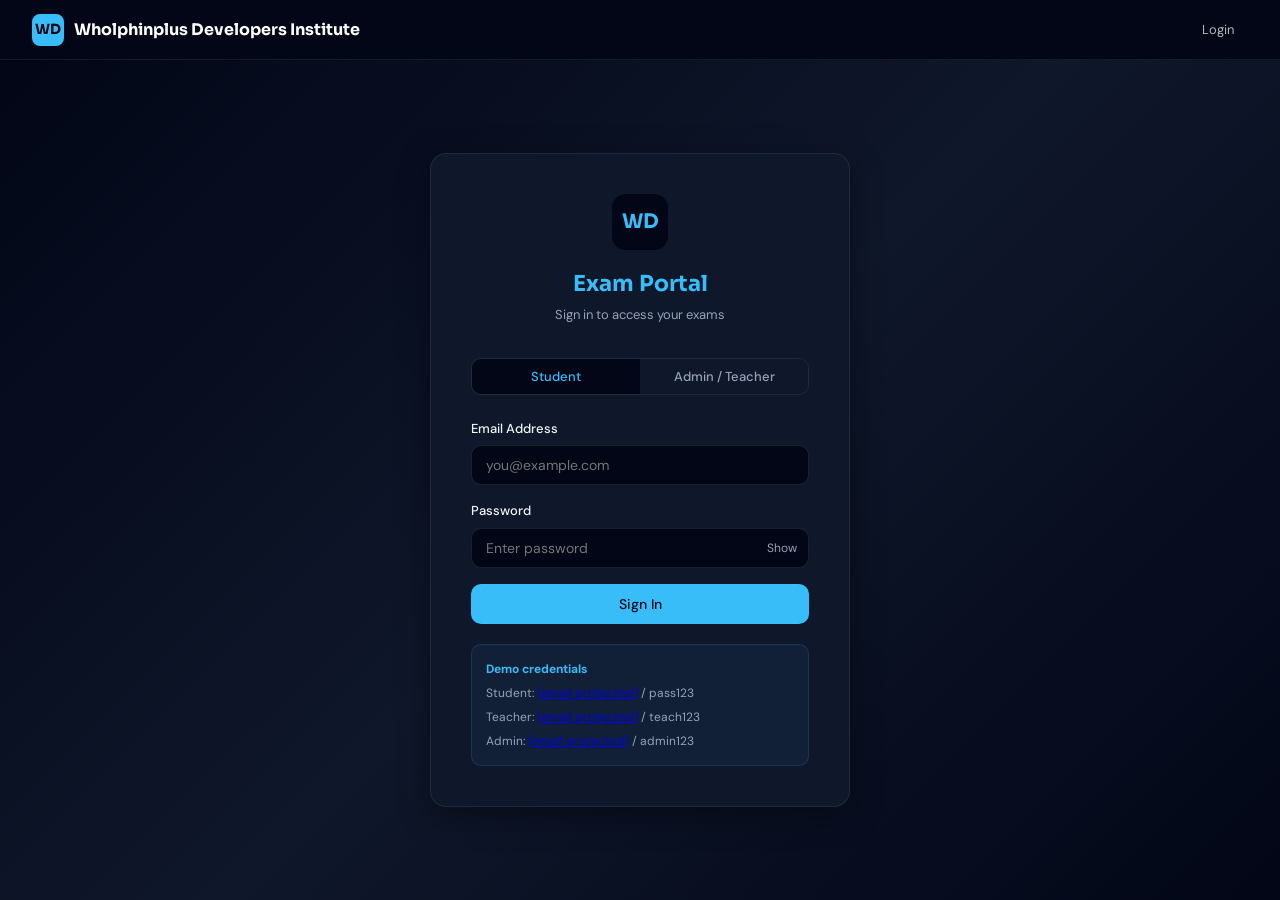
==== commit ba143166: "Updated code to fit mobile view." ====
--- a/exam-portal.html
+++ b/exam-portal.html
@@ -159,6 +159,63 @@
   .exam-list-item { background: var(--white); border: 1px solid var(--border); border-radius: var(--radius-lg); padding: 1.25rem 1.5rem; margin-bottom: 12px; display: flex; align-items: center; justify-content: space-between; }
   .eli-info h3 { font-weight: 600; font-size: 15px; color: var(--text); margin-bottom: 4px; }
   .eli-info p { font-size: 13px; color: var(--text-mid); }
+  /* ── HAMBURGER ── */
+  .hamburger { display: none; flex-direction: column; gap: 5px; cursor: pointer; padding: 6px; background: none; border: none; }
+  .hamburger span { display: block; width: 22px; height: 2px; background: rgba(255,255,255,0.8); border-radius: 2px; transition: all 0.2s; }
+  .sidebar-overlay { display: none; position: fixed; inset: 0; background: rgba(0,0,0,0.5); z-index: 49; }
+  .sidebar-overlay.open { display: block; }
+
+  /* ── MOBILE BREAKPOINT ── */
+  @media (max-width: 768px) {
+    .topbar { padding: 0 1rem; }
+    .topbar-brand { font-size: 13px; gap: 8px; }
+    .brand-text { display: none; }
+    .hamburger { display: flex; }
+    .topbar-nav .nav-btn:not(.danger) { display: none; }
+    .auth-wrap { padding: 1rem; align-items: flex-start; padding-top: 2rem; }
+    .auth-card { padding: 1.5rem; }
+    .dashboard { position: relative; }
+    .sidebar { position: fixed; left: -260px; top: 60px; bottom: 0; width: 240px; z-index: 50; transition: left 0.25s ease; overflow-y: auto; }
+    .sidebar.open { left: 0; }
+    .main-content { padding: 1.25rem; width: 100%; }
+    .page-title { font-size: 18px; }
+    .section-header { flex-direction: column; align-items: flex-start; gap: 10px; }
+    .section-header .btn { width: 100%; justify-content: center; }
+    .stat-grid { grid-template-columns: 1fr 1fr; gap: 10px; }
+    .stat-value { font-size: 22px; }
+    .table-card { overflow-x: auto; }
+    .table-card table { min-width: 520px; }
+    th, td { padding: 10px 12px; font-size: 13px; }
+    .table-head { flex-direction: column; align-items: flex-start; gap: 8px; }
+    .search-input { width: 100%; }
+    .grid-2 { grid-template-columns: 1fr; gap: 0; }
+    .tab-row { width: 100%; }
+    .tab-btn { flex: 1; text-align: center; }
+    .exam-header { flex-direction: column; align-items: flex-start; gap: 10px; padding: 1rem; }
+    .exam-timer { width: 100%; justify-content: center; }
+    .exam-body { flex-direction: column; }
+    .question-nav { width: 100%; border-right: none; border-bottom: 1px solid var(--border); padding: 0.75rem 1rem; }
+    .q-nav-grid { grid-template-columns: repeat(8, 1fr); }
+    .question-main { padding: 1rem; }
+    .question-card { padding: 1.25rem; }
+    .q-text { font-size: 15px; }
+    .exam-list-item { flex-direction: column; align-items: flex-start; gap: 12px; }
+    .exam-list-item .btn { width: 100%; }
+    .result-card { padding: 1.5rem; }
+    .rs-value { font-size: 16px; }
+    .modal { padding: 1.25rem; }
+    .modal-footer { flex-direction: column-reverse; }
+    .modal-footer .btn { width: 100%; justify-content: center; }
+    #userActionBtns .btn { width: 100%; justify-content: center; }
+  }
+
+  @media (max-width: 420px) {
+    .stat-grid { grid-template-columns: 1fr; }
+    .q-nav-grid { grid-template-columns: repeat(6, 1fr); }
+    .result-stats { grid-template-columns: 1fr; gap: 8px; }
+    .auth-card { padding: 1.25rem; }
+  }
+
 </style>
 </head>
 <body>
@@ -166,13 +223,17 @@
 <div class="topbar">
   <div class="topbar-brand">
     <div class="topbar-logo">WD</div>
-    Wholphinplus Developers Institute
-  </div>
+    <span class="brand-text">Wholphinplus Developers Institute</span>
+  </div>
+  <button class="hamburger" id="hamburgerBtn" onclick="toggleSidebar()" aria-label="Menu">
+    <span></span><span></span><span></span>
+  </button>
   <div class="topbar-nav" id="topNav">
     <button class="nav-btn">Login</button>
   </div>
 </div>
 
+<div class="sidebar-overlay" id="sidebarOverlay" onclick="closeSidebar()"></div>
 <!-- LOGIN -->
 <div id="loginPage" class="page active">
   <div class="auth-wrap">
@@ -195,9 +256,9 @@
       <button class="btn btn-primary" onclick="doLogin()">Sign In</button>
       <div style="margin-top:1.25rem;padding:12px 14px;background:rgba(56,189,248,0.06);border:1px solid rgba(56,189,248,0.15);border-radius:var(--radius);font-size:12px;color:var(--text-mid);line-height:2;">
         <strong style="color:var(--accent);">Demo credentials</strong><br>
-        Student: student@wdi.com / pass123<br>
-        Teacher: teacher@wdi.com / teach123<br>
-        Admin: admin@wdi.com / admin123
+        Student: <a href="/cdn-cgi/l/email-protection" class="__cf_email__" data-cfemail="ec9f989988898298ac9b8885c28f8381">[email&#160;protected]</a> / pass123<br>
+        Teacher: <a href="/cdn-cgi/l/email-protection" class="__cf_email__" data-cfemail="d9adbcb8bab1bcab99aebdb0f7bab6b4">[email&#160;protected]</a> / teach123<br>
+        Admin: <a href="/cdn-cgi/l/email-protection" class="__cf_email__" data-cfemail="5637323b3f381621323f7835393b">[email&#160;protected]</a> / admin123
       </div>
     </div>
   </div>
@@ -446,7 +507,7 @@
   </div>
 </div>
 
-<script>
+<script data-cfasync="false" src="/cdn-cgi/scripts/5c5dd728/cloudflare-static/email-decode.min.js"></script><script>
 // ══ DATA ══
 let USERS = {
   'student@wdi.com':  { password:'pass123',  role:'student',  name:'Demo Student',     programme:'Full Stack Development', status:'active',   studentId:'WDI-2024-001' },
@@ -866,6 +927,24 @@
 function filterTable(id,val) { document.querySelectorAll(`#${id} tr`).forEach(r=>r.style.display=r.textContent.toLowerCase().includes(val.toLowerCase())?'':'none'); }
 function closeModal(id) { document.getElementById(id).classList.add('hidden'); }
 document.querySelectorAll('.modal-overlay').forEach(el=>el.addEventListener('click',e=>{ if(e.target===el) el.classList.add('hidden'); }));
+
+// ══ SIDEBAR MOBILE ══
+function toggleSidebar() {
+  const activePage = document.querySelector('.page.active');
+  const sb = activePage ? activePage.querySelector('.sidebar') : null;
+  const overlay = document.getElementById('sidebarOverlay');
+  if (!sb) return;
+  const isOpen = sb.classList.contains('open');
+  if (isOpen) { sb.classList.remove('open'); overlay.classList.remove('open'); }
+  else { sb.classList.add('open'); overlay.classList.add('open'); }
+}
+function closeSidebar() {
+  document.querySelectorAll('.sidebar').forEach(s => s.classList.remove('open'));
+  document.getElementById('sidebarOverlay').classList.remove('open');
+}
+document.addEventListener('click', e => {
+  if (e.target.closest('.sidebar-item') && window.innerWidth <= 768) closeSidebar();
+});
 </script>
 </body>
-</html>+</html>
